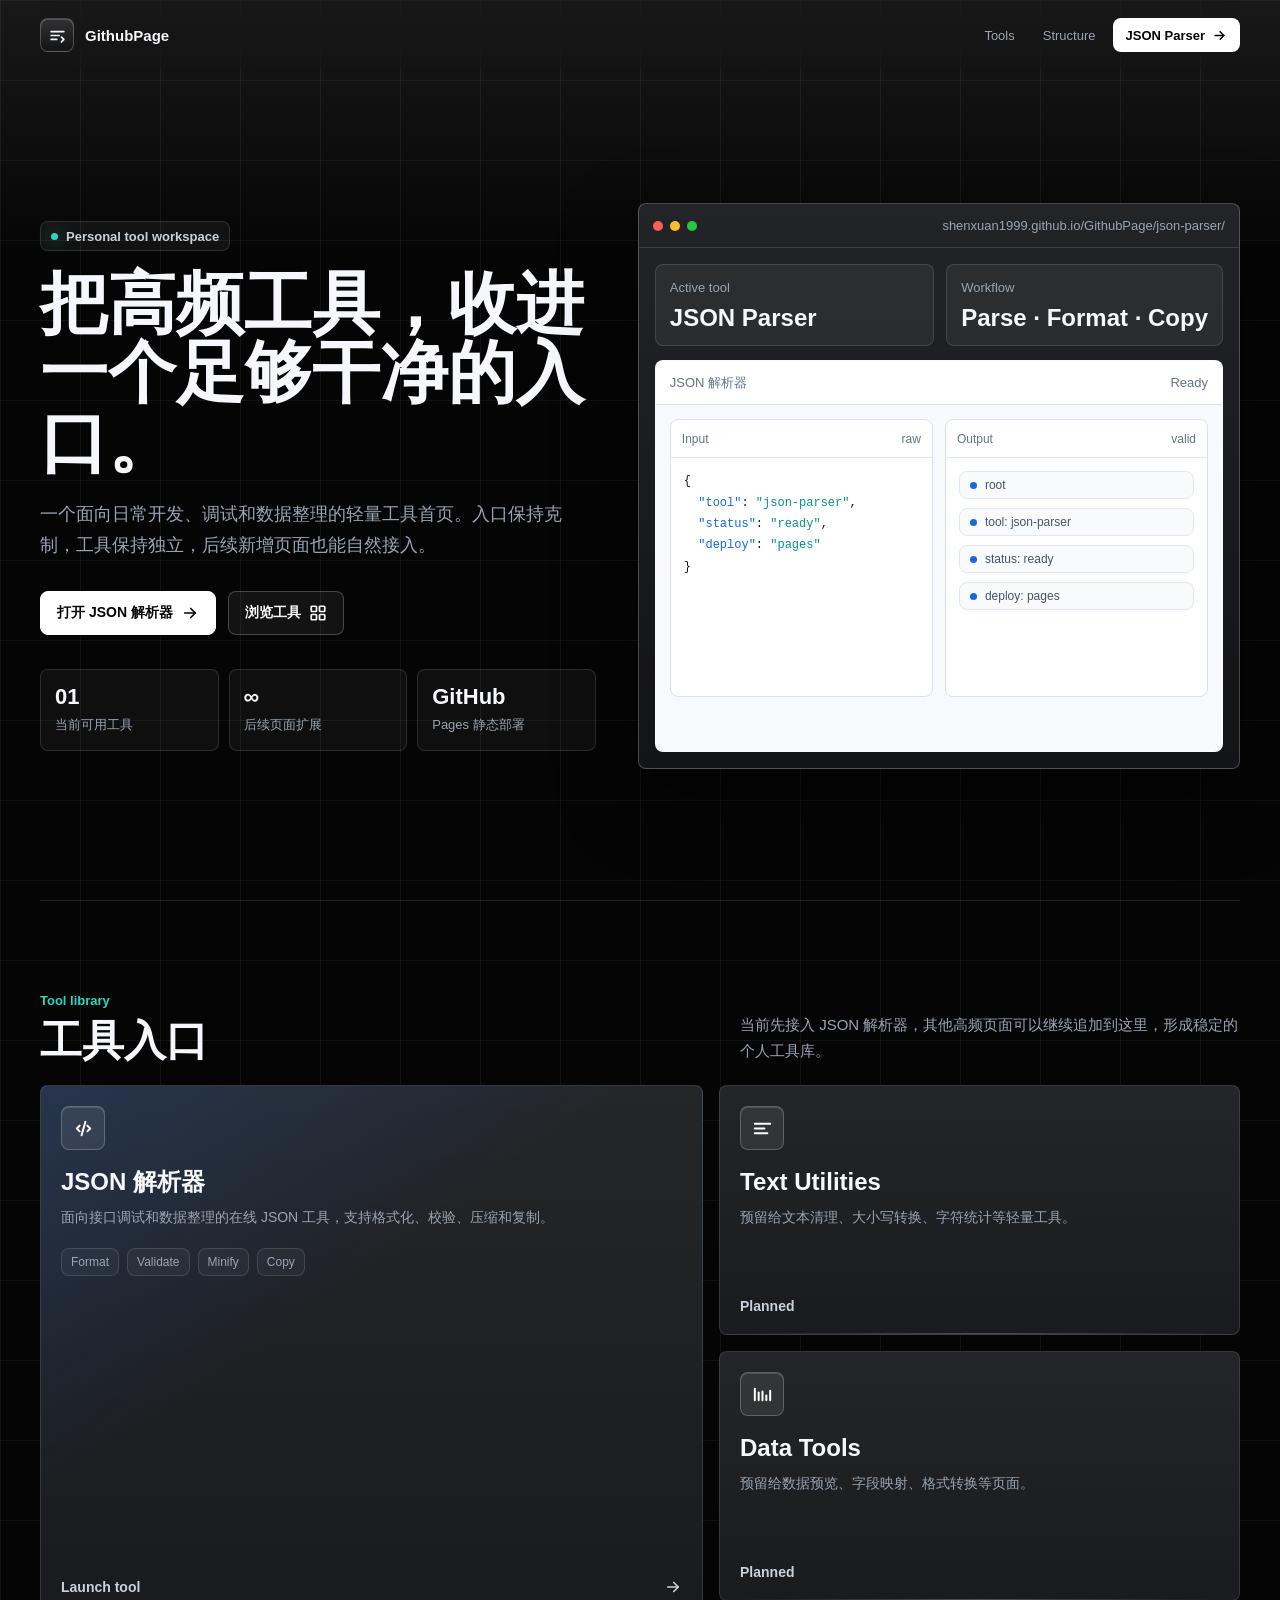
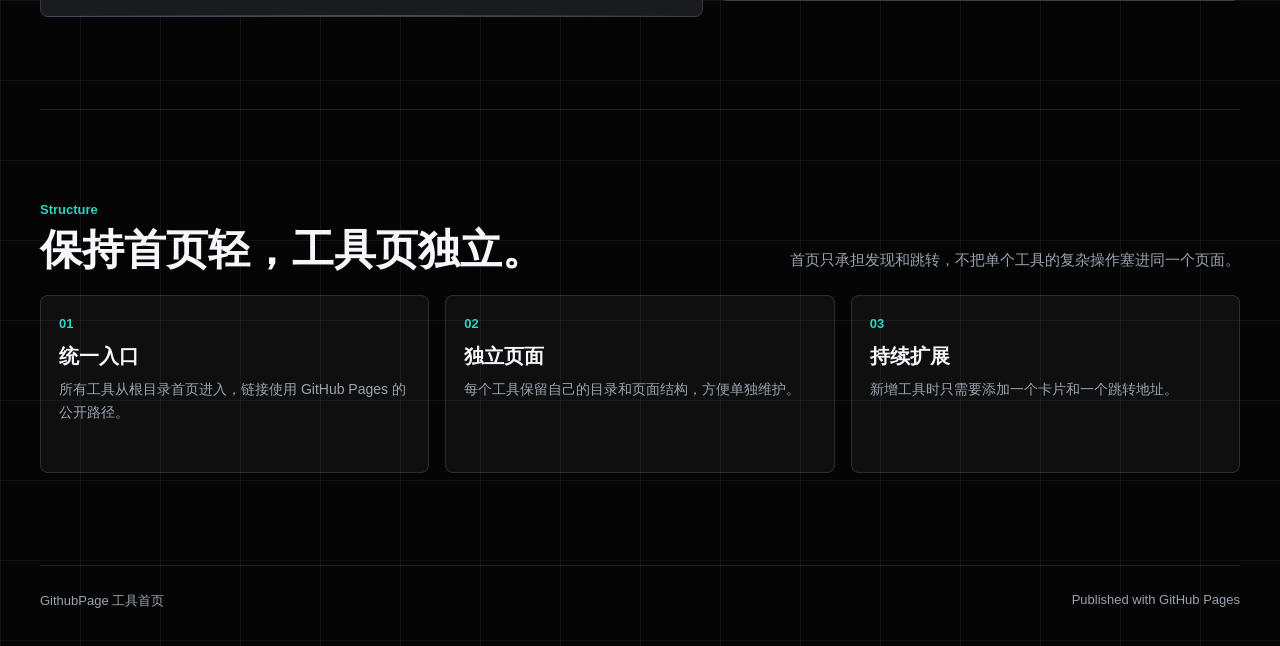
==== index.html @ 00d0d635 "feature: base64" ====
<!doctype html>
<html lang="zh-CN">

<head>
  <meta charset="utf-8">
  <meta name="viewport" content="width=device-width, initial-scale=1">
  <title>GithubPage 工具首页</title>
  <style>
    :root {
      color-scheme: dark;
      --bg: #050505;
      --bg-soft: #0c0d0f;
      --panel: #111317;
      --panel-soft: #171a20;
      --text: #f5f7fb;
      --muted: #9aa4b2;
      --muted-strong: #c9d1dc;
      --line: rgba(255, 255, 255, 0.12);
      --line-strong: rgba(255, 255, 255, 0.22);
      --blue: #2f7df6;
      --cyan: #2dd4bf;
      --violet: #8b5cf6;
      --amber: #f59e0b;
      --shadow: 0 28px 80px rgba(0, 0, 0, 0.44);
      --sans: Inter, "Segoe UI", "PingFang SC", "Microsoft YaHei", Arial, sans-serif;
      --mono: Consolas, "SFMono-Regular", "Liberation Mono", Menlo, monospace;
    }

    * {
      box-sizing: border-box;
    }

    html {
      min-height: 100%;
      background: var(--bg);
      scroll-behavior: smooth;
    }

    body {
      margin: 0;
      min-height: 100vh;
      color: var(--text);
      font-family: var(--sans);
      background:
        linear-gradient(180deg, rgba(255, 255, 255, 0.08), transparent 260px),
        linear-gradient(90deg, rgba(255, 255, 255, 0.055) 1px, transparent 1px),
        linear-gradient(180deg, rgba(255, 255, 255, 0.05) 1px, transparent 1px),
        var(--bg);
      background-size: auto, 80px 80px, 80px 80px, auto;
    }

    body::before {
      content: "";
      position: fixed;
      inset: 0;
      pointer-events: none;
      background:
        linear-gradient(120deg, rgba(47, 125, 246, 0.16), transparent 30%, transparent 72%, rgba(45, 212, 191, 0.14)),
        linear-gradient(180deg, transparent, rgba(5, 5, 5, 0.82) 78%);
      z-index: -1;
    }

    a {
      color: inherit;
      text-decoration: none;
    }

    svg {
      display: block;
    }

    button,
    a {
      -webkit-tap-highlight-color: transparent;
    }

    .site {
      width: min(1200px, calc(100vw - 48px));
      margin: 0 auto;
    }

    .nav {
      position: sticky;
      top: 0;
      z-index: 20;
      width: min(1200px, calc(100vw - 48px));
      margin: 0 auto;
      padding: 18px 0;
      display: flex;
      align-items: center;
      justify-content: space-between;
      gap: 18px;
      backdrop-filter: blur(18px);
    }

    .brand {
      display: inline-flex;
      align-items: center;
      gap: 11px;
      min-width: 0;
      color: var(--text);
    }

    .brand-mark {
      width: 34px;
      height: 34px;
      border: 1px solid var(--line-strong);
      border-radius: 8px;
      display: grid;
      place-items: center;
      background:
        linear-gradient(180deg, rgba(255, 255, 255, 0.16), rgba(255, 255, 255, 0.04)),
        #090a0c;
      box-shadow: inset 0 1px 0 rgba(255, 255, 255, 0.18);
      flex: 0 0 auto;
    }

    .brand-mark svg {
      width: 19px;
      height: 19px;
      stroke-width: 2.2;
    }

    .brand-name {
      font-size: 15px;
      font-weight: 700;
      letter-spacing: 0;
      white-space: nowrap;
    }

    .nav-links {
      display: flex;
      align-items: center;
      justify-content: flex-end;
      gap: 6px;
      flex-wrap: wrap;
    }

    .nav-link {
      min-height: 34px;
      padding: 0 11px;
      border-radius: 8px;
      display: inline-flex;
      align-items: center;
      color: var(--muted);
      font-size: 13px;
      transition: color 160ms ease, background 160ms ease;
      white-space: nowrap;
    }

    .nav-link:hover,
    .nav-link:focus-visible {
      color: var(--text);
      background: rgba(255, 255, 255, 0.08);
      outline: none;
    }

    .nav-cta {
      min-height: 34px;
      padding: 0 12px;
      border: 1px solid var(--line-strong);
      border-radius: 8px;
      display: inline-flex;
      align-items: center;
      gap: 7px;
      color: #050505;
      background: #ffffff;
      font-size: 13px;
      font-weight: 700;
      transition: transform 160ms ease, background 160ms ease;
      white-space: nowrap;
    }

    .nav-cta:hover,
    .nav-cta:focus-visible {
      transform: translateY(-1px);
      background: #eef3ff;
      outline: none;
    }

    .nav-cta svg {
      width: 15px;
      height: 15px;
      stroke-width: 2.4;
    }

    .hero {
      min-height: calc(100vh - 70px);
      padding: 76px 0 74px;
      display: grid;
      grid-template-columns: minmax(0, 0.96fr) minmax(420px, 1.04fr);
      gap: 42px;
      align-items: center;
    }

    .eyebrow {
      width: fit-content;
      min-height: 30px;
      padding: 0 10px;
      border: 1px solid var(--line);
      border-radius: 8px;
      display: inline-flex;
      align-items: center;
      gap: 8px;
      color: var(--muted-strong);
      background: rgba(255, 255, 255, 0.05);
      font-size: 13px;
      font-weight: 700;
      letter-spacing: 0;
    }

    .eyebrow::before {
      content: "";
      width: 7px;
      height: 7px;
      border-radius: 50%;
      background: var(--cyan);
      box-shadow: 0 0 18px rgba(45, 212, 191, 0.84);
    }

    h1,
    h2,
    h3,
    p {
      margin: 0;
    }

    .hero-title {
      max-width: 680px;
      margin-top: 18px;
      font-size: 68px;
      line-height: 1.02;
      letter-spacing: 0;
    }

    .hero-copy {
      max-width: 620px;
      margin-top: 22px;
      color: var(--muted);
      font-size: 18px;
      line-height: 1.72;
    }

    .hero-actions {
      margin-top: 30px;
      display: flex;
      align-items: center;
      gap: 12px;
      flex-wrap: wrap;
    }

    .button {
      min-height: 44px;
      padding: 0 16px;
      border: 1px solid var(--line-strong);
      border-radius: 8px;
      display: inline-flex;
      align-items: center;
      justify-content: center;
      gap: 8px;
      color: var(--text);
      background: rgba(255, 255, 255, 0.06);
      font-size: 14px;
      font-weight: 700;
      transition: transform 160ms ease, border-color 160ms ease, background 160ms ease;
      white-space: nowrap;
    }

    .button.primary {
      color: #050505;
      background: #ffffff;
      border-color: #ffffff;
    }

    .button:hover,
    .button:focus-visible {
      border-color: rgba(255, 255, 255, 0.38);
      background: rgba(255, 255, 255, 0.1);
      transform: translateY(-1px);
      outline: none;
    }

    .button.primary:hover,
    .button.primary:focus-visible {
      color: #050505;
      background: #eef3ff;
      border-color: #eef3ff;
    }

    .button svg {
      width: 18px;
      height: 18px;
      stroke-width: 2.3;
      flex: 0 0 auto;
    }

    .hero-meta {
      margin-top: 34px;
      display: grid;
      grid-template-columns: repeat(3, minmax(0, 1fr));
      gap: 10px;
      max-width: 620px;
    }

    .meta-item {
      min-height: 82px;
      padding: 14px;
      border: 1px solid var(--line);
      border-radius: 8px;
      background: rgba(255, 255, 255, 0.045);
    }

    .meta-item strong {
      display: block;
      color: var(--text);
      font-size: 22px;
      line-height: 1.2;
    }

    .meta-item span {
      display: block;
      margin-top: 6px;
      color: var(--muted);
      font-size: 13px;
      line-height: 1.42;
    }

    .product-frame {
      border: 1px solid var(--line-strong);
      border-radius: 8px;
      background:
        linear-gradient(180deg, rgba(255, 255, 255, 0.1), rgba(255, 255, 255, 0.035)),
        #0a0b0e;
      box-shadow: var(--shadow);
      overflow: hidden;
    }

    .frame-top {
      min-height: 44px;
      padding: 0 14px;
      border-bottom: 1px solid var(--line);
      display: flex;
      align-items: center;
      justify-content: space-between;
      gap: 12px;
      color: var(--muted);
      font-size: 13px;
    }

    .dots {
      display: flex;
      align-items: center;
      gap: 7px;
      flex: 0 0 auto;
    }

    .dots span {
      width: 10px;
      height: 10px;
      border-radius: 50%;
      background: rgba(255, 255, 255, 0.22);
    }

    .dots span:nth-child(1) {
      background: #ff5f57;
    }

    .dots span:nth-child(2) {
      background: #ffbd2e;
    }

    .dots span:nth-child(3) {
      background: #28c840;
    }

    .frame-url {
      min-width: 0;
      overflow: hidden;
      text-overflow: ellipsis;
      white-space: nowrap;
    }

    .frame-body {
      min-height: 520px;
      padding: 16px;
      display: grid;
      grid-template-rows: auto 1fr;
      gap: 14px;
    }

    .tool-status {
      display: grid;
      grid-template-columns: minmax(0, 1fr) auto;
      gap: 12px;
      align-items: center;
    }

    .status-card {
      min-height: 78px;
      padding: 14px;
      border: 1px solid var(--line);
      border-radius: 8px;
      background: rgba(255, 255, 255, 0.055);
    }

    .status-card span {
      display: block;
      color: var(--muted);
      font-size: 13px;
      line-height: 1.35;
    }

    .status-card strong {
      display: block;
      margin-top: 7px;
      font-size: 24px;
      line-height: 1.15;
    }

    .preview-shell {
      border: 1px solid var(--line);
      border-radius: 8px;
      background: #f7f9fc;
      overflow: hidden;
      position: relative;
      min-height: 390px;
    }

    .preview-bar {
      min-height: 44px;
      padding: 0 14px;
      border-bottom: 1px solid #d8e0ec;
      display: flex;
      align-items: center;
      justify-content: space-between;
      gap: 12px;
      color: #64748b;
      background: #ffffff;
      font-size: 13px;
    }

    .preview-grid {
      padding: 14px;
      display: grid;
      grid-template-columns: 1fr 1fr;
      gap: 12px;
    }

    .preview-pane {
      min-height: 278px;
      border: 1px solid #d8e0ec;
      border-radius: 8px;
      background: #ffffff;
      color: #162033;
      overflow: hidden;
    }

    .pane-head {
      min-height: 38px;
      padding: 0 11px;
      border-bottom: 1px solid #e2e8f0;
      display: flex;
      align-items: center;
      justify-content: space-between;
      color: #64748b;
      font-size: 12px;
    }

    .code-lines {
      padding: 13px;
      color: #0f172a;
      font-family: var(--mono);
      font-size: 12px;
      line-height: 1.78;
      white-space: nowrap;
    }

    .code-lines .key {
      color: #1769e0;
    }

    .code-lines .value {
      color: #0e8f83;
    }

    .result-tree {
      padding: 13px;
      display: grid;
      gap: 9px;
    }

    .tree-row {
      min-height: 28px;
      border: 1px solid #e2e8f0;
      border-radius: 8px;
      display: flex;
      align-items: center;
      gap: 8px;
      padding: 0 10px;
      color: #475569;
      background: #f8fafc;
      font-size: 12px;
    }

    .tree-row::before {
      content: "";
      width: 7px;
      height: 7px;
      border-radius: 50%;
      background: #1769e0;
      flex: 0 0 auto;
    }

    .section {
      padding: 92px 0;
      border-top: 1px solid var(--line);
    }

    .section-head {
      display: flex;
      align-items: end;
      justify-content: space-between;
      gap: 18px;
      margin-bottom: 22px;
    }

    .section-kicker {
      color: var(--cyan);
      font-size: 13px;
      font-weight: 800;
      letter-spacing: 0;
      margin-bottom: 10px;
    }

    .section-title {
      font-size: 42px;
      line-height: 1.08;
      letter-spacing: 0;
    }

    .section-copy {
      max-width: 500px;
      color: var(--muted);
      font-size: 15px;
      line-height: 1.72;
    }

    .tools-grid {
      display: grid;
      grid-template-columns: 1.12fr 0.88fr;
      gap: 16px;
    }

    .tool-card {
      border: 1px solid var(--line);
      border-radius: 8px;
      background:
        linear-gradient(180deg, rgba(255, 255, 255, 0.075), rgba(255, 255, 255, 0.035)),
        var(--panel);
      min-height: 250px;
      padding: 20px;
      display: flex;
      flex-direction: column;
      justify-content: space-between;
      gap: 22px;
      overflow: hidden;
      position: relative;
      transition: border-color 160ms ease, transform 160ms ease, background 160ms ease;
    }

    .tool-card::after {
      content: "";
      position: absolute;
      inset: auto 18px 0;
      height: 1px;
      background: linear-gradient(90deg, transparent, rgba(255, 255, 255, 0.46), transparent);
      opacity: 0.5;
    }

    a.tool-card:hover,
    a.tool-card:focus-visible {
      border-color: rgba(255, 255, 255, 0.34);
      background:
        linear-gradient(180deg, rgba(255, 255, 255, 0.105), rgba(255, 255, 255, 0.045)),
        var(--panel);
      transform: translateY(-2px);
      outline: none;
    }

    .tool-card.featured {
      min-height: 372px;
      grid-row: span 2;
      background:
        linear-gradient(145deg, rgba(47, 125, 246, 0.18), transparent 42%),
        linear-gradient(180deg, rgba(255, 255, 255, 0.08), rgba(255, 255, 255, 0.035)),
        var(--panel);
    }

    .card-icon {
      width: 44px;
      height: 44px;
      border: 1px solid var(--line-strong);
      border-radius: 8px;
      display: grid;
      place-items: center;
      color: #ffffff;
      background: rgba(255, 255, 255, 0.08);
      box-shadow: inset 0 1px 0 rgba(255, 255, 255, 0.14);
    }

    .card-icon svg {
      width: 23px;
      height: 23px;
      stroke-width: 2.1;
    }

    .tool-card h3 {
      margin-top: 18px;
      font-size: 24px;
      line-height: 1.16;
      letter-spacing: 0;
    }

    .tool-card p {
      margin-top: 10px;
      color: var(--muted);
      font-size: 14px;
      line-height: 1.7;
    }

    .card-bottom {
      display: flex;
      align-items: center;
      justify-content: space-between;
      gap: 12px;
      color: var(--muted-strong);
      font-size: 14px;
      font-weight: 700;
    }

    .card-bottom svg {
      width: 18px;
      height: 18px;
      stroke-width: 2.2;
      flex: 0 0 auto;
    }

    .tag-row {
      display: flex;
      gap: 8px;
      flex-wrap: wrap;
      margin-top: 18px;
    }

    .tag {
      min-height: 28px;
      padding: 0 9px;
      border: 1px solid var(--line);
      border-radius: 8px;
      display: inline-flex;
      align-items: center;
      color: var(--muted);
      background: rgba(255, 255, 255, 0.04);
      font-size: 12px;
      white-space: nowrap;
    }

    .stack {
      display: grid;
      gap: 16px;
    }

    .workflow {
      margin-top: 16px;
      display: grid;
      grid-template-columns: repeat(3, minmax(0, 1fr));
      gap: 16px;
    }

    .workflow-card {
      min-height: 178px;
      padding: 18px;
      border: 1px solid var(--line);
      border-radius: 8px;
      background: rgba(255, 255, 255, 0.045);
    }

    .workflow-card span {
      color: var(--cyan);
      font-size: 13px;
      font-weight: 800;
    }

    .workflow-card h3 {
      margin-top: 12px;
      font-size: 20px;
      line-height: 1.22;
      letter-spacing: 0;
    }

    .workflow-card p {
      margin-top: 10px;
      color: var(--muted);
      font-size: 14px;
      line-height: 1.65;
    }

    .footer {
      padding: 26px 0 36px;
      border-top: 1px solid var(--line);
      color: var(--muted);
      font-size: 13px;
      display: flex;
      justify-content: space-between;
      gap: 16px;
      flex-wrap: wrap;
    }

    @media (max-width: 980px) {
      .hero {
        min-height: auto;
        padding-top: 58px;
        grid-template-columns: 1fr;
      }

      .hero-title {
        max-width: 760px;
        font-size: 58px;
      }

      .hero-meta,
      .product-frame {
        max-width: 760px;
      }

      .tools-grid {
        grid-template-columns: 1fr;
      }

      .tool-card.featured {
        grid-row: auto;
      }

      .workflow {
        grid-template-columns: 1fr;
      }
    }

    @media (max-width: 640px) {

      .site,
      .nav {
        width: min(100% - 24px, 1200px);
      }

      .nav {
        align-items: flex-start;
        flex-direction: column;
        padding-top: 14px;
      }

      .nav-links {
        width: 100%;
        justify-content: flex-start;
      }

      .hero {
        padding: 40px 0 56px;
      }

      .hero-title {
        font-size: 40px;
        line-height: 1.08;
      }

      .hero-copy {
        font-size: 15px;
      }

      .hero-actions,
      .button {
        width: 100%;
      }

      .hero-meta {
        grid-template-columns: 1fr;
      }

      .tool-status,
      .preview-grid {
        grid-template-columns: 1fr;
      }

      .frame-body {
        min-height: auto;
        padding: 12px;
      }

      .preview-shell {
        min-height: auto;
      }

      .preview-pane {
        min-height: 220px;
      }

      .section {
        padding: 62px 0;
      }

      .section-head {
        align-items: flex-start;
        flex-direction: column;
      }

      .section-title {
        font-size: 31px;
      }

      .tool-card,
      .tool-card.featured {
        min-height: 236px;
      }
    }
  </style>
</head>

<body>
  <header class="nav" aria-label="站点导航">
    <a class="brand" href="https://shenxuan1999.github.io/GithubPage/" aria-label="GithubPage 首页">
      <span class="brand-mark" aria-hidden="true">
        <svg viewBox="0 0 24 24" fill="none" stroke="currentColor" stroke-linecap="round" stroke-linejoin="round">
          <path d="M4 7h16"></path>
          <path d="M4 12h10"></path>
          <path d="M4 17h7"></path>
          <path d="m17 14 3 3-3 3"></path>
        </svg>
      </span>
      <span class="brand-name">GithubPage</span>
    </a>

    <nav class="nav-links" aria-label="页面导航">
      <a class="nav-link" href="#tools">Tools</a>
      <a class="nav-link" href="#workflow">Structure</a>
      <a class="nav-cta" href="https://shenxuan1999.github.io/GithubPage/json-parser/">
        JSON Parser
        <svg viewBox="0 0 24 24" fill="none" stroke="currentColor" stroke-linecap="round" stroke-linejoin="round"
          aria-hidden="true">
          <path d="M5 12h14"></path>
          <path d="m13 6 6 6-6 6"></path>
        </svg>
      </a>
    </nav>
  </header>

  <main class="site">
    <section class="hero" aria-label="首页介绍">
      <div>
        <p class="eyebrow">Personal tool workspace</p>
        <h1 class="hero-title">把高频工具，收进一个足够干净的入口。</h1>
        <p class="hero-copy">一个面向日常开发、调试和数据整理的轻量工具首页。入口保持克制，工具保持独立，后续新增页面也能自然接入。</p>
        <div class="hero-actions">
          <a class="button primary" href="https://shenxuan1999.github.io/GithubPage/json-parser/">
            打开 JSON 解析器
            <svg viewBox="0 0 24 24" fill="none" stroke="currentColor" stroke-linecap="round" stroke-linejoin="round"
              aria-hidden="true">
              <path d="M5 12h14"></path>
              <path d="m13 6 6 6-6 6"></path>
            </svg>
          </a>
          <a class="button" href="#tools">
            浏览工具
            <svg viewBox="0 0 24 24" fill="none" stroke="currentColor" stroke-linecap="round" stroke-linejoin="round"
              aria-hidden="true">
              <rect width="7" height="7" x="3" y="3" rx="1"></rect>
              <rect width="7" height="7" x="14" y="3" rx="1"></rect>
              <rect width="7" height="7" x="14" y="14" rx="1"></rect>
              <rect width="7" height="7" x="3" y="14" rx="1"></rect>
            </svg>
          </a>
        </div>

        <div class="hero-meta" aria-label="站点概览">
          <div class="meta-item">
            <strong>01</strong>
            <span>当前可用工具</span>
          </div>
          <div class="meta-item">
            <strong>∞</strong>
            <span>后续页面扩展</span>
          </div>
          <div class="meta-item">
            <strong>GitHub</strong>
            <span>Pages 静态部署</span>
          </div>
        </div>
      </div>

      <aside class="product-frame" aria-label="JSON 解析器界面预览">
        <div class="frame-top">
          <div class="dots" aria-hidden="true">
            <span></span>
            <span></span>
            <span></span>
          </div>
          <span class="frame-url">shenxuan1999.github.io/GithubPage/json-parser/</span>
        </div>
        <div class="frame-body">
          <div class="tool-status">
            <div class="status-card">
              <span>Active tool</span>
              <strong>JSON Parser</strong>
            </div>
            <div class="status-card">
              <span>Workflow</span>
              <strong>Parse · Format · Copy</strong>
            </div>
          </div>

          <div class="preview-shell">
            <div class="preview-bar">
              <span>JSON 解析器</span>
              <span>Ready</span>
            </div>
            <div class="preview-grid">
              <div class="preview-pane">
                <div class="pane-head">
                  <span>Input</span>
                  <span>raw</span>
                </div>
                <div class="code-lines" aria-hidden="true">
                  {<br>
                  &nbsp;&nbsp;<span class="key">"tool"</span>: <span class="value">"json-parser"</span>,<br>
                  &nbsp;&nbsp;<span class="key">"status"</span>: <span class="value">"ready"</span>,<br>
                  &nbsp;&nbsp;<span class="key">"deploy"</span>: <span class="value">"pages"</span><br>
                  }
                </div>
              </div>
              <div class="preview-pane">
                <div class="pane-head">
                  <span>Output</span>
                  <span>valid</span>
                </div>
                <div class="result-tree" aria-hidden="true">
                  <div class="tree-row">root</div>
                  <div class="tree-row">tool: json-parser</div>
                  <div class="tree-row">status: ready</div>
                  <div class="tree-row">deploy: pages</div>
                </div>
              </div>
            </div>
          </div>
        </div>
      </aside>
    </section>

    <section id="tools" class="section" aria-labelledby="tools-title">
      <div class="section-head">
        <div>
          <p class="section-kicker">Tool library</p>
          <h2 id="tools-title" class="section-title">工具入口</h2>
        </div>
        <p class="section-copy">当前先接入 JSON 解析器，其他高频页面可以继续追加到这里，形成稳定的个人工具库。</p>
      </div>

      <div class="tools-grid">
        <a class="tool-card featured" href="https://shenxuan1999.github.io/GithubPage/json-parser/">
          <span>
            <span class="card-icon" aria-hidden="true">
              <svg viewBox="0 0 24 24" fill="none" stroke="currentColor" stroke-linecap="round" stroke-linejoin="round">
                <path d="m8 9-3 3 3 3"></path>
                <path d="m16 9 3 3-3 3"></path>
                <path d="m14 5-4 14"></path>
              </svg>
            </span>
            <h3>JSON 解析器</h3>
            <p>面向接口调试和数据整理的在线 JSON 工具，支持格式化、校验、压缩和复制。</p>
            <span class="tag-row">
              <span class="tag">Format</span>
              <span class="tag">Validate</span>
              <span class="tag">Minify</span>
              <span class="tag">Copy</span>
            </span>
          </span>
          <span class="card-bottom">
            Launch tool
            <svg viewBox="0 0 24 24" fill="none" stroke="currentColor" stroke-linecap="round" stroke-linejoin="round"
              aria-hidden="true">
              <path d="M5 12h14"></path>
              <path d="m13 6 6 6-6 6"></path>
            </svg>
          </span>
        </a>

        <div class="stack">
          <div class="tool-card">
            <span>
              <span class="card-icon" aria-hidden="true">
                <svg viewBox="0 0 24 24" fill="none" stroke="currentColor" stroke-linecap="round"
                  stroke-linejoin="round">
                  <path d="M4 7h16"></path>
                  <path d="M4 12h10"></path>
                  <path d="M4 17h13"></path>
                </svg>
              </span>
              <h3>Text Utilities</h3>
              <p>预留给文本清理、大小写转换、字符统计等轻量工具。</p>
            </span>
            <span class="card-bottom">Planned</span>
          </div>

          <div class="tool-card">
            <span>
              <span class="card-icon" aria-hidden="true">
                <svg viewBox="0 0 24 24" fill="none" stroke="currentColor" stroke-linecap="round"
                  stroke-linejoin="round">
                  <path d="M4 18V6"></path>
                  <path d="M8 18v-8"></path>
                  <path d="M12 18V9"></path>
                  <path d="M16 18v-5"></path>
                  <path d="M20 18V8"></path>
                </svg>
              </span>
              <h3>Data Tools</h3>
              <p>预留给数据预览、字段映射、格式转换等页面。</p>
            </span>
            <span class="card-bottom">Planned</span>
          </div>
        </div>
      </div>
    </section>

    <section id="workflow" class="section" aria-labelledby="workflow-title">
      <div class="section-head">
        <div>
          <p class="section-kicker">Structure</p>
          <h2 id="workflow-title" class="section-title">保持首页轻，工具页独立。</h2>
        </div>
        <p class="section-copy">首页只承担发现和跳转，不把单个工具的复杂操作塞进同一个页面。</p>
      </div>

      <div class="workflow">
        <div class="workflow-card">
          <span>01</span>
          <h3>统一入口</h3>
          <p>所有工具从根目录首页进入，链接使用 GitHub Pages 的公开路径。</p>
        </div>
        <div class="workflow-card">
          <span>02</span>
          <h3>独立页面</h3>
          <p>每个工具保留自己的目录和页面结构，方便单独维护。</p>
        </div>
        <div class="workflow-card">
          <span>03</span>
          <h3>持续扩展</h3>
          <p>新增工具时只需要添加一个卡片和一个跳转地址。</p>
        </div>
      </div>
    </section>
  </main>

  <footer class="site footer">
    <span>GithubPage 工具首页</span>
    <span>Published with GitHub Pages</span>
  </footer>
</body>

</html>
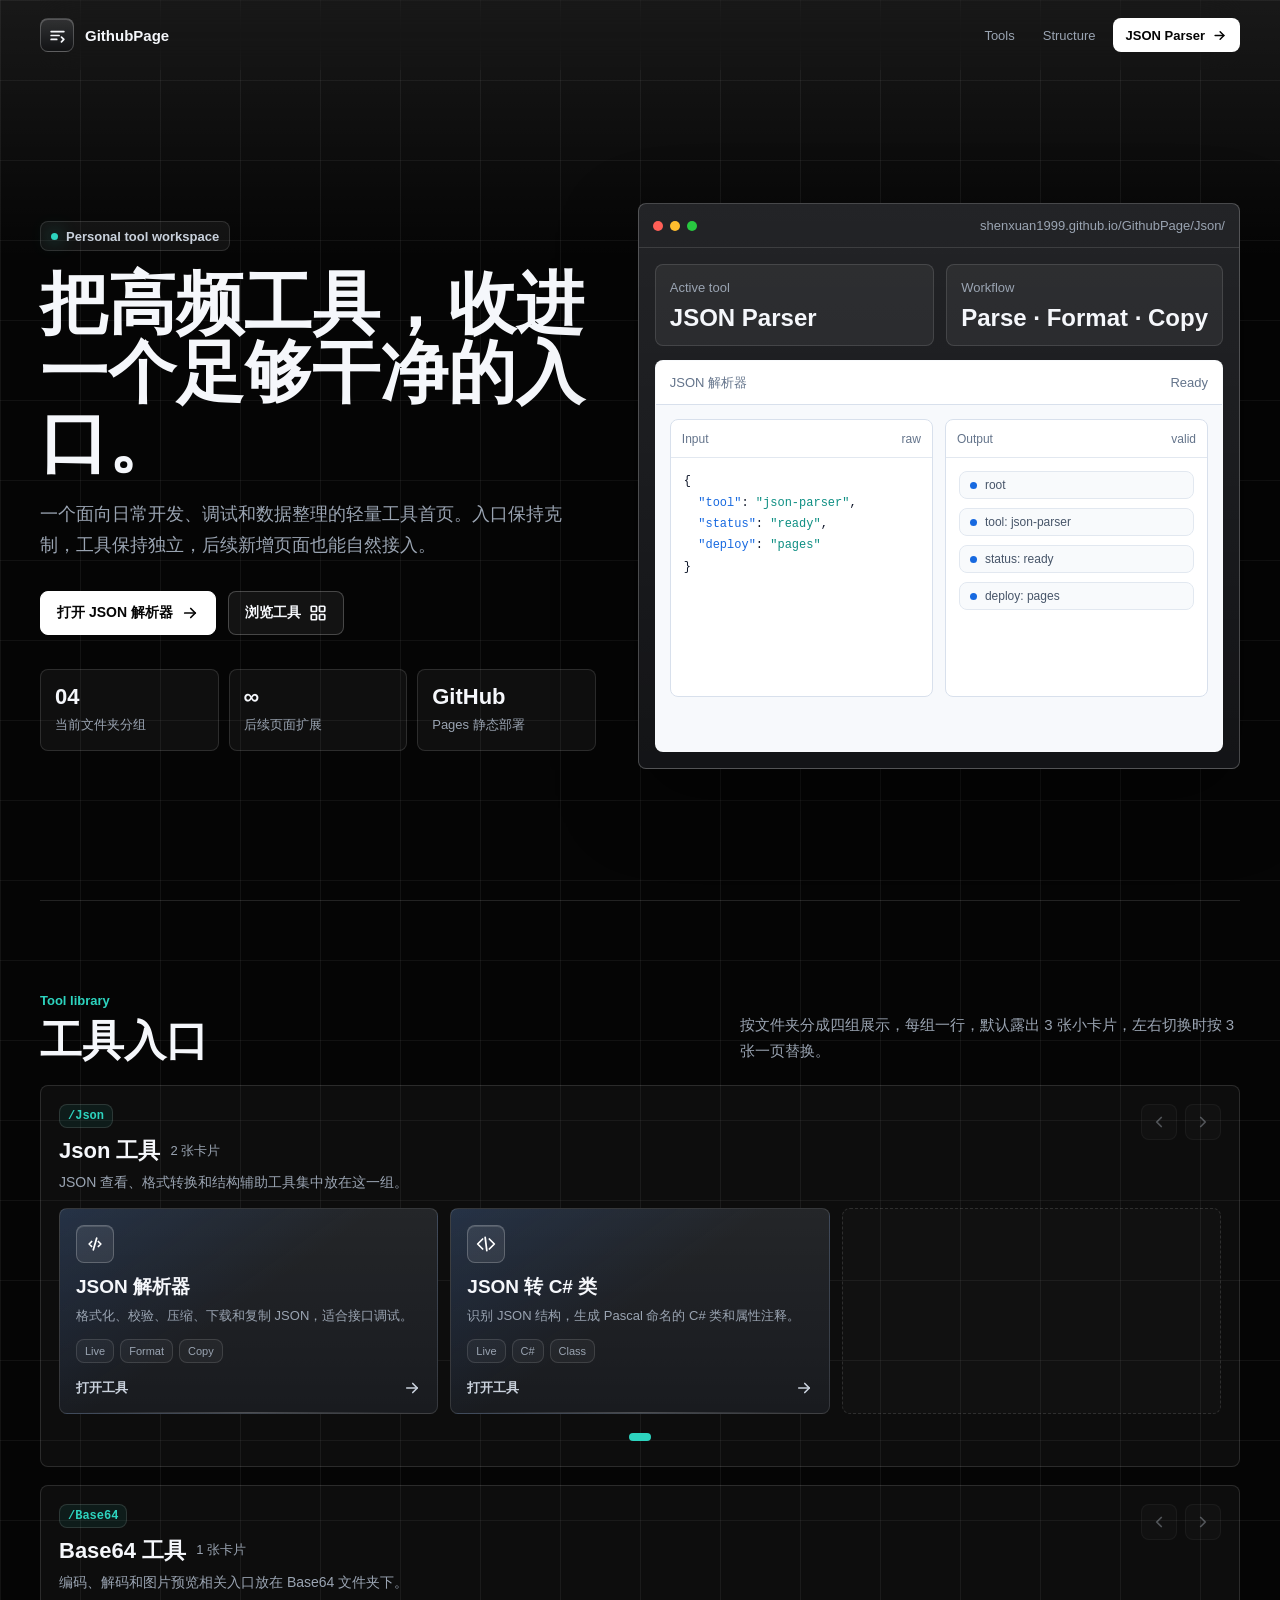
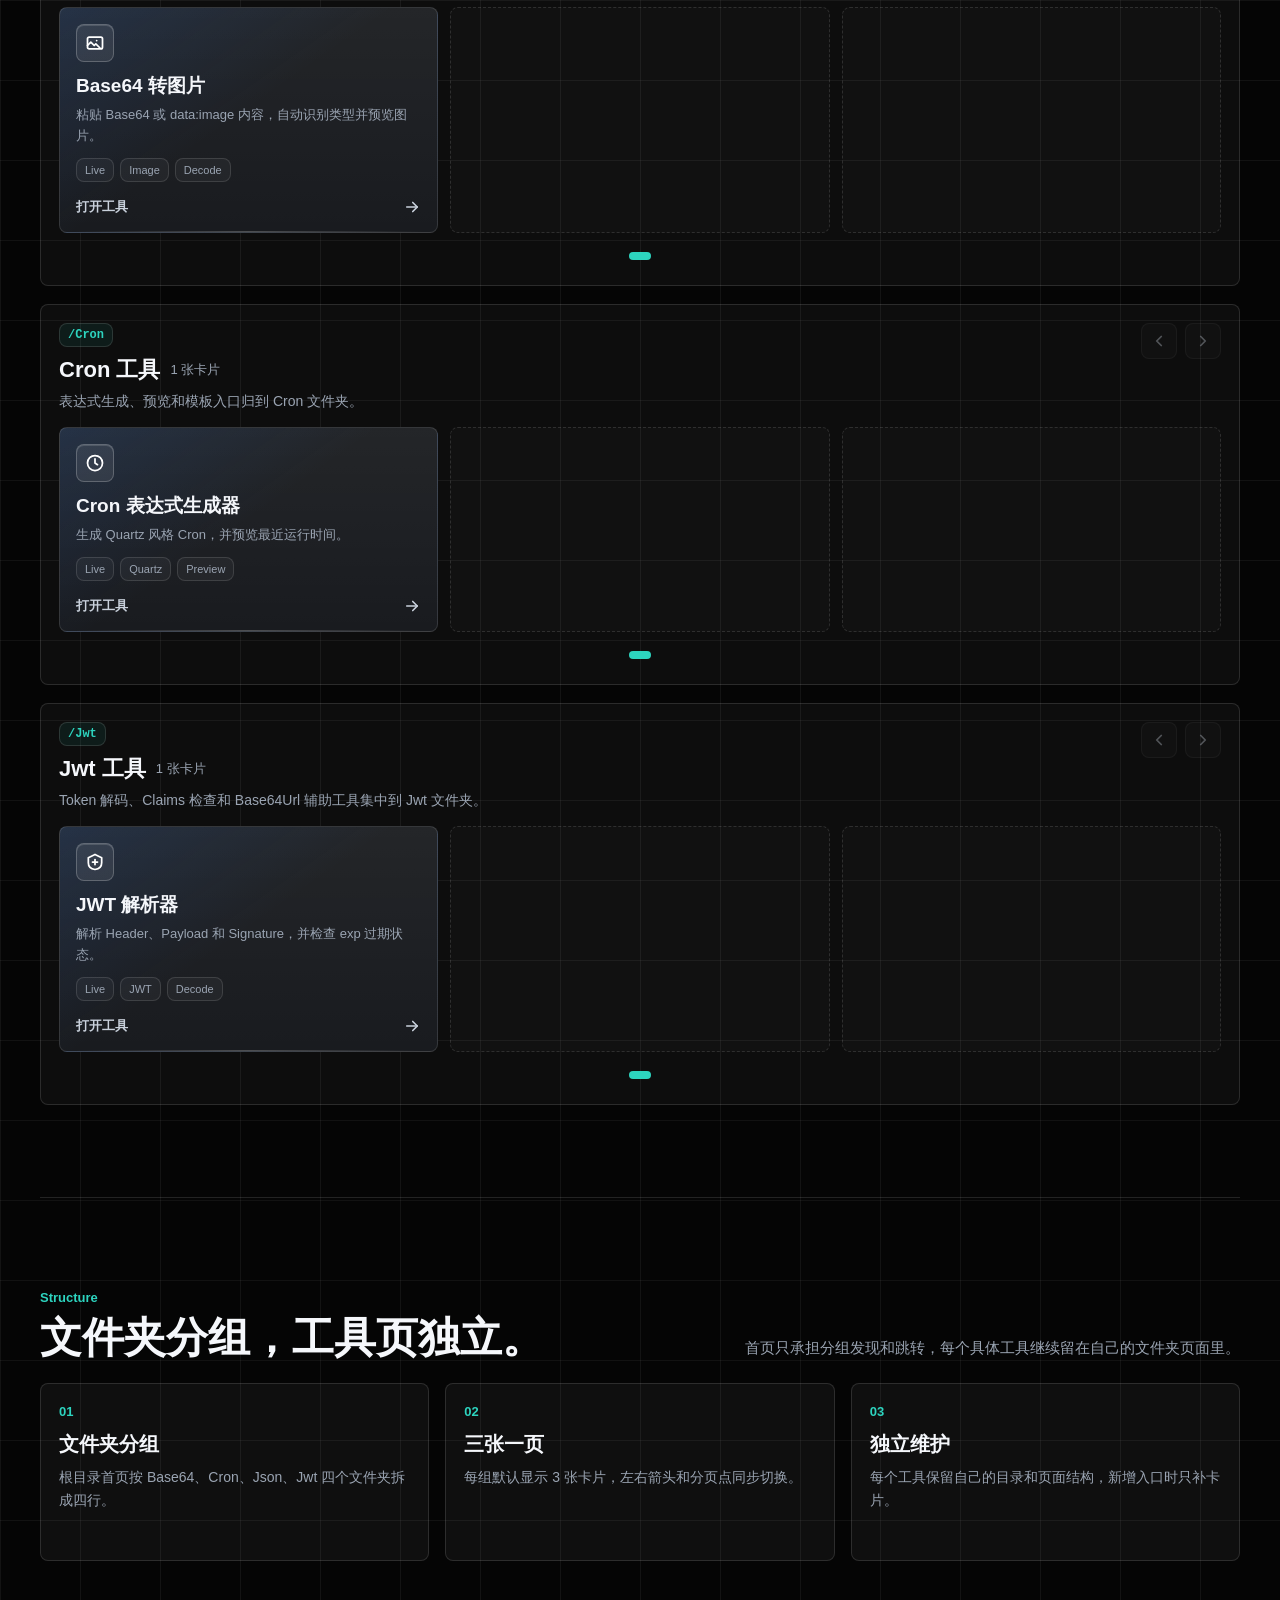
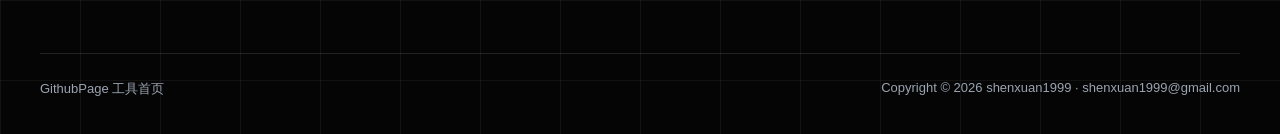
==== commit 3968063d: "首页分组" ====
--- a/index.html
+++ b/index.html
@@ -545,10 +545,117 @@
       line-height: 1.72;
     }
 
-    .tools-grid {
+    .folder-list {
       display: grid;
-      grid-template-columns: 1.12fr 0.88fr;
+      gap: 18px;
+    }
+
+    .folder-group {
+      padding: 18px;
+      border: 1px solid var(--line);
+      border-radius: 8px;
+      background: rgba(255, 255, 255, 0.035);
+    }
+
+    .folder-head {
+      margin-bottom: 14px;
+      display: flex;
+      align-items: flex-start;
+      justify-content: space-between;
       gap: 16px;
+    }
+
+    .folder-meta {
+      min-width: 0;
+    }
+
+    .folder-label {
+      min-height: 24px;
+      padding: 0 8px;
+      border: 1px solid var(--line);
+      border-radius: 8px;
+      display: inline-flex;
+      align-items: center;
+      color: var(--cyan);
+      background: rgba(45, 212, 191, 0.08);
+      font-family: var(--mono);
+      font-size: 12px;
+      font-weight: 700;
+    }
+
+    .folder-title-row {
+      margin-top: 10px;
+      display: flex;
+      align-items: center;
+      gap: 10px;
+      flex-wrap: wrap;
+    }
+
+    .folder-title {
+      font-size: 22px;
+      line-height: 1.18;
+      letter-spacing: 0;
+    }
+
+    .folder-count {
+      color: var(--muted);
+      font-size: 13px;
+      line-height: 1.4;
+    }
+
+    .folder-description {
+      margin-top: 7px;
+      max-width: 640px;
+      color: var(--muted);
+      font-size: 14px;
+      line-height: 1.62;
+    }
+
+    .folder-controls {
+      display: flex;
+      align-items: center;
+      gap: 8px;
+      flex: 0 0 auto;
+    }
+
+    .folder-arrow {
+      width: 36px;
+      height: 36px;
+      border: 1px solid var(--line);
+      border-radius: 8px;
+      display: grid;
+      place-items: center;
+      color: var(--muted-strong);
+      background: rgba(255, 255, 255, 0.055);
+      cursor: pointer;
+      transition: border-color 160ms ease, color 160ms ease, background 160ms ease, transform 160ms ease;
+    }
+
+    .folder-arrow:hover:not(:disabled),
+    .folder-arrow:focus-visible:not(:disabled) {
+      border-color: rgba(255, 255, 255, 0.34);
+      color: var(--text);
+      background: rgba(255, 255, 255, 0.1);
+      transform: translateY(-1px);
+      outline: none;
+    }
+
+    .folder-arrow:disabled {
+      opacity: 0.36;
+      cursor: default;
+    }
+
+    .folder-arrow svg {
+      width: 18px;
+      height: 18px;
+      stroke-width: 2.3;
+    }
+
+    .folder-cards {
+      min-height: 190px;
+      display: grid;
+      grid-template-columns: repeat(3, minmax(0, 1fr));
+      gap: 12px;
     }
 
     .tool-card {
@@ -557,21 +664,25 @@
       background:
         linear-gradient(180deg, rgba(255, 255, 255, 0.075), rgba(255, 255, 255, 0.035)),
         var(--panel);
-      min-height: 250px;
-      padding: 20px;
+      min-height: 190px;
+      padding: 16px;
       display: flex;
       flex-direction: column;
       justify-content: space-between;
-      gap: 22px;
+      gap: 16px;
       overflow: hidden;
       position: relative;
       transition: border-color 160ms ease, transform 160ms ease, background 160ms ease;
     }
 
+    .tool-card[hidden] {
+      display: none;
+    }
+
     .tool-card::after {
       content: "";
       position: absolute;
-      inset: auto 18px 0;
+      inset: auto 14px 0;
       height: 1px;
       background: linear-gradient(90deg, transparent, rgba(255, 255, 255, 0.46), transparent);
       opacity: 0.5;
@@ -587,18 +698,27 @@
       outline: none;
     }
 
-    .tool-card.featured {
-      min-height: 372px;
-      grid-row: span 2;
+    .tool-card.is-live {
       background:
-        linear-gradient(145deg, rgba(47, 125, 246, 0.18), transparent 42%),
+        linear-gradient(145deg, rgba(47, 125, 246, 0.14), transparent 48%),
         linear-gradient(180deg, rgba(255, 255, 255, 0.08), rgba(255, 255, 255, 0.035)),
         var(--panel);
     }
 
+    .empty-card {
+      border-style: dashed;
+      background: rgba(255, 255, 255, 0.018);
+      box-shadow: none;
+      pointer-events: none;
+    }
+
+    .empty-card::after {
+      display: none;
+    }
+
     .card-icon {
-      width: 44px;
-      height: 44px;
+      width: 38px;
+      height: 38px;
       border: 1px solid var(--line-strong);
       border-radius: 8px;
       display: grid;
@@ -609,23 +729,23 @@
     }
 
     .card-icon svg {
-      width: 23px;
-      height: 23px;
+      width: 20px;
+      height: 20px;
       stroke-width: 2.1;
     }
 
     .tool-card h3 {
-      margin-top: 18px;
-      font-size: 24px;
+      margin-top: 13px;
+      font-size: 19px;
       line-height: 1.16;
       letter-spacing: 0;
     }
 
     .tool-card p {
-      margin-top: 10px;
+      margin-top: 8px;
       color: var(--muted);
-      font-size: 14px;
-      line-height: 1.7;
+      font-size: 13px;
+      line-height: 1.58;
     }
 
     .card-bottom {
@@ -634,7 +754,7 @@
       justify-content: space-between;
       gap: 12px;
       color: var(--muted-strong);
-      font-size: 14px;
+      font-size: 13px;
       font-weight: 700;
     }
 
@@ -647,27 +767,52 @@
 
     .tag-row {
       display: flex;
-      gap: 8px;
+      gap: 6px;
       flex-wrap: wrap;
-      margin-top: 18px;
+      margin-top: 12px;
     }
 
     .tag {
-      min-height: 28px;
-      padding: 0 9px;
+      min-height: 24px;
+      padding: 0 8px;
       border: 1px solid var(--line);
       border-radius: 8px;
       display: inline-flex;
       align-items: center;
       color: var(--muted);
       background: rgba(255, 255, 255, 0.04);
-      font-size: 12px;
+      font-size: 11px;
       white-space: nowrap;
     }
 
-    .stack {
-      display: grid;
-      gap: 16px;
+    .folder-pages {
+      min-height: 22px;
+      margin-top: 12px;
+      display: flex;
+      align-items: center;
+      justify-content: center;
+      gap: 8px;
+    }
+
+    .page-dot {
+      width: 8px;
+      height: 8px;
+      padding: 0;
+      border: 0;
+      border-radius: 999px;
+      background: rgba(255, 255, 255, 0.24);
+      cursor: pointer;
+      transition: width 160ms ease, background 160ms ease;
+    }
+
+    .page-dot[aria-current="true"] {
+      width: 22px;
+      background: var(--cyan);
+    }
+
+    .page-dot:focus-visible {
+      outline: 2px solid rgba(45, 212, 191, 0.62);
+      outline-offset: 3px;
     }
 
     .workflow {
@@ -733,12 +878,8 @@
         max-width: 760px;
       }
 
-      .tools-grid {
-        grid-template-columns: 1fr;
-      }
-
-      .tool-card.featured {
-        grid-row: auto;
+      .folder-cards {
+        grid-template-columns: repeat(2, minmax(0, 1fr));
       }
 
       .workflow {
@@ -817,9 +958,25 @@
         font-size: 31px;
       }
 
-      .tool-card,
-      .tool-card.featured {
-        min-height: 236px;
+      .folder-group {
+        padding: 14px;
+      }
+
+      .folder-head {
+        flex-direction: column;
+      }
+
+      .folder-controls {
+        width: 100%;
+        justify-content: flex-end;
+      }
+
+      .folder-cards {
+        grid-template-columns: 1fr;
+      }
+
+      .tool-card {
+        min-height: 178px;
       }
     }
   </style>
@@ -827,7 +984,7 @@
 
 <body>
   <header class="nav" aria-label="站点导航">
-    <a class="brand" href="https://shenxuan1999.github.io/GithubPage/" aria-label="GithubPage 首页">
+    <a class="brand" href="index.html" aria-label="GithubPage 首页">
       <span class="brand-mark" aria-hidden="true">
         <svg viewBox="0 0 24 24" fill="none" stroke="currentColor" stroke-linecap="round" stroke-linejoin="round">
           <path d="M4 7h16"></path>
@@ -842,7 +999,7 @@
     <nav class="nav-links" aria-label="页面导航">
       <a class="nav-link" href="#tools">Tools</a>
       <a class="nav-link" href="#workflow">Structure</a>
-      <a class="nav-cta" href="https://shenxuan1999.github.io/GithubPage/json-parser/">
+      <a class="nav-cta" href="Json/index.html">
         JSON Parser
         <svg viewBox="0 0 24 24" fill="none" stroke="currentColor" stroke-linecap="round" stroke-linejoin="round"
           aria-hidden="true">
@@ -860,7 +1017,7 @@
         <h1 class="hero-title">把高频工具，收进一个足够干净的入口。</h1>
         <p class="hero-copy">一个面向日常开发、调试和数据整理的轻量工具首页。入口保持克制，工具保持独立，后续新增页面也能自然接入。</p>
         <div class="hero-actions">
-          <a class="button primary" href="https://shenxuan1999.github.io/GithubPage/json-parser/">
+          <a class="button primary" href="Json/index.html">
             打开 JSON 解析器
             <svg viewBox="0 0 24 24" fill="none" stroke="currentColor" stroke-linecap="round" stroke-linejoin="round"
               aria-hidden="true">
@@ -882,8 +1039,8 @@
 
         <div class="hero-meta" aria-label="站点概览">
           <div class="meta-item">
-            <strong>01</strong>
-            <span>当前可用工具</span>
+            <strong>04</strong>
+            <span>当前文件夹分组</span>
           </div>
           <div class="meta-item">
             <strong>∞</strong>
@@ -903,7 +1060,7 @@
             <span></span>
             <span></span>
           </div>
-          <span class="frame-url">shenxuan1999.github.io/GithubPage/json-parser/</span>
+          <span class="frame-url">shenxuan1999.github.io/GithubPage/Json/</span>
         </div>
         <div class="frame-body">
           <div class="tool-status">
@@ -960,73 +1117,307 @@
           <p class="section-kicker">Tool library</p>
           <h2 id="tools-title" class="section-title">工具入口</h2>
         </div>
-        <p class="section-copy">当前先接入 JSON 解析器，其他高频页面可以继续追加到这里，形成稳定的个人工具库。</p>
+        <p class="section-copy">按文件夹分成四组展示，每组一行，默认露出 3 张小卡片，左右切换时按 3 张一页替换。</p>
       </div>
 
-      <div class="tools-grid">
-        <a class="tool-card featured" href="https://shenxuan1999.github.io/GithubPage/json-parser/">
-          <span>
-            <span class="card-icon" aria-hidden="true">
-              <svg viewBox="0 0 24 24" fill="none" stroke="currentColor" stroke-linecap="round" stroke-linejoin="round">
-                <path d="m8 9-3 3 3 3"></path>
-                <path d="m16 9 3 3-3 3"></path>
-                <path d="m14 5-4 14"></path>
-              </svg>
-            </span>
-            <h3>JSON 解析器</h3>
-            <p>面向接口调试和数据整理的在线 JSON 工具，支持格式化、校验、压缩和复制。</p>
-            <span class="tag-row">
-              <span class="tag">Format</span>
-              <span class="tag">Validate</span>
-              <span class="tag">Minify</span>
-              <span class="tag">Copy</span>
-            </span>
-          </span>
-          <span class="card-bottom">
-            Launch tool
-            <svg viewBox="0 0 24 24" fill="none" stroke="currentColor" stroke-linecap="round" stroke-linejoin="round"
-              aria-hidden="true">
-              <path d="M5 12h14"></path>
-              <path d="m13 6 6 6-6 6"></path>
-            </svg>
-          </span>
-        </a>
-
-        <div class="stack">
-          <div class="tool-card">
-            <span>
-              <span class="card-icon" aria-hidden="true">
+      <div class="folder-list" data-folder-library>
+        <section class="folder-group" data-folder-group data-folder-name="Json" aria-labelledby="folder-json-title">
+          <div class="folder-head">
+            <div class="folder-meta">
+              <span class="folder-label">/Json</span>
+              <div class="folder-title-row">
+                <h3 id="folder-json-title" class="folder-title">Json 工具</h3>
+                <span class="folder-count">2 张卡片</span>
+              </div>
+              <p class="folder-description">JSON 查看、格式转换和结构辅助工具集中放在这一组。</p>
+            </div>
+            <div class="folder-controls">
+              <button class="folder-arrow" type="button" data-folder-prev aria-label="Json 上一页">
                 <svg viewBox="0 0 24 24" fill="none" stroke="currentColor" stroke-linecap="round"
-                  stroke-linejoin="round">
-                  <path d="M4 7h16"></path>
-                  <path d="M4 12h10"></path>
-                  <path d="M4 17h13"></path>
+                  stroke-linejoin="round" aria-hidden="true">
+                  <path d="m15 18-6-6 6-6"></path>
+                </svg>
+              </button>
+              <button class="folder-arrow" type="button" data-folder-next aria-label="Json 下一页">
+                <svg viewBox="0 0 24 24" fill="none" stroke="currentColor" stroke-linecap="round"
+                  stroke-linejoin="round" aria-hidden="true">
+                  <path d="m9 18 6-6-6-6"></path>
+                </svg>
+              </button>
+            </div>
+          </div>
+
+          <div class="folder-cards" data-folder-cards>
+            <a class="tool-card is-live" data-folder-card href="Json/index.html">
+              <span>
+                <span class="card-icon" aria-hidden="true">
+                  <svg viewBox="0 0 24 24" fill="none" stroke="currentColor" stroke-linecap="round"
+                    stroke-linejoin="round">
+                    <path d="m8 9-3 3 3 3"></path>
+                    <path d="m16 9 3 3-3 3"></path>
+                    <path d="m14 5-4 14"></path>
+                  </svg>
+                </span>
+                <h3>JSON 解析器</h3>
+                <p>格式化、校验、压缩、下载和复制 JSON，适合接口调试。</p>
+                <span class="tag-row">
+                  <span class="tag">Live</span>
+                  <span class="tag">Format</span>
+                  <span class="tag">Copy</span>
+                </span>
+              </span>
+              <span class="card-bottom">
+                打开工具
+                <svg viewBox="0 0 24 24" fill="none" stroke="currentColor" stroke-linecap="round"
+                  stroke-linejoin="round" aria-hidden="true">
+                  <path d="M5 12h14"></path>
+                  <path d="m13 6 6 6-6 6"></path>
                 </svg>
               </span>
-              <h3>Text Utilities</h3>
-              <p>预留给文本清理、大小写转换、字符统计等轻量工具。</p>
-            </span>
-            <span class="card-bottom">Planned</span>
-          </div>
-
-          <div class="tool-card">
-            <span>
-              <span class="card-icon" aria-hidden="true">
+            </a>
+
+            <a class="tool-card is-live" data-folder-card
+              href="Json/ToCsharp.html">
+              <span>
+                <span class="card-icon" aria-hidden="true">
+                  <svg viewBox="0 0 24 24" fill="none" stroke="currentColor" stroke-linecap="round"
+                    stroke-linejoin="round">
+                    <path d="M16 18 22 12 16 6"></path>
+                    <path d="M8 6 2 12 8 18"></path>
+                    <path d="M11 4 13 20"></path>
+                  </svg>
+                </span>
+                <h3>JSON 转 C# 类</h3>
+                <p>识别 JSON 结构，生成 Pascal 命名的 C# 类和属性注释。</p>
+                <span class="tag-row">
+                  <span class="tag">Live</span>
+                  <span class="tag">C#</span>
+                  <span class="tag">Class</span>
+                </span>
+              </span>
+              <span class="card-bottom">
+                打开工具
                 <svg viewBox="0 0 24 24" fill="none" stroke="currentColor" stroke-linecap="round"
-                  stroke-linejoin="round">
-                  <path d="M4 18V6"></path>
-                  <path d="M8 18v-8"></path>
-                  <path d="M12 18V9"></path>
-                  <path d="M16 18v-5"></path>
-                  <path d="M20 18V8"></path>
+                  stroke-linejoin="round" aria-hidden="true">
+                  <path d="M5 12h14"></path>
+                  <path d="m13 6 6 6-6 6"></path>
                 </svg>
               </span>
-              <h3>Data Tools</h3>
-              <p>预留给数据预览、字段映射、格式转换等页面。</p>
-            </span>
-            <span class="card-bottom">Planned</span>
+            </a>
+
+
+
+
+
+
+
+
           </div>
-        </div>
+          <div class="folder-pages" data-folder-pages aria-label="Json 卡片分页"></div>
+        </section>
+
+        <section class="folder-group" data-folder-group data-folder-name="Base64" aria-labelledby="folder-base64-title">
+          <div class="folder-head">
+            <div class="folder-meta">
+              <span class="folder-label">/Base64</span>
+              <div class="folder-title-row">
+                <h3 id="folder-base64-title" class="folder-title">Base64 工具</h3>
+                <span class="folder-count">1 张卡片</span>
+              </div>
+              <p class="folder-description">编码、解码和图片预览相关入口放在 Base64 文件夹下。</p>
+            </div>
+            <div class="folder-controls">
+              <button class="folder-arrow" type="button" data-folder-prev aria-label="Base64 上一页">
+                <svg viewBox="0 0 24 24" fill="none" stroke="currentColor" stroke-linecap="round"
+                  stroke-linejoin="round" aria-hidden="true">
+                  <path d="m15 18-6-6 6-6"></path>
+                </svg>
+              </button>
+              <button class="folder-arrow" type="button" data-folder-next aria-label="Base64 下一页">
+                <svg viewBox="0 0 24 24" fill="none" stroke="currentColor" stroke-linecap="round"
+                  stroke-linejoin="round" aria-hidden="true">
+                  <path d="m9 18 6-6-6-6"></path>
+                </svg>
+              </button>
+            </div>
+          </div>
+
+          <div class="folder-cards" data-folder-cards>
+            <a class="tool-card is-live" data-folder-card href="Base64/index.html">
+              <span>
+                <span class="card-icon" aria-hidden="true">
+                  <svg viewBox="0 0 24 24" fill="none" stroke="currentColor" stroke-linecap="round"
+                    stroke-linejoin="round">
+                    <rect width="18" height="14" x="3" y="5" rx="2"></rect>
+                    <path d="m3 15 4-4 4 4 2-2 5 5"></path>
+                    <path d="M14 9h.01"></path>
+                  </svg>
+                </span>
+                <h3>Base64 转图片</h3>
+                <p>粘贴 Base64 或 data:image 内容，自动识别类型并预览图片。</p>
+                <span class="tag-row">
+                  <span class="tag">Live</span>
+                  <span class="tag">Image</span>
+                  <span class="tag">Decode</span>
+                </span>
+              </span>
+              <span class="card-bottom">
+                打开工具
+                <svg viewBox="0 0 24 24" fill="none" stroke="currentColor" stroke-linecap="round"
+                  stroke-linejoin="round" aria-hidden="true">
+                  <path d="M5 12h14"></path>
+                  <path d="m13 6 6 6-6 6"></path>
+                </svg>
+              </span>
+            </a>
+
+
+
+
+
+
+
+
+
+
+          </div>
+          <div class="folder-pages" data-folder-pages aria-label="Base64 卡片分页"></div>
+        </section>
+
+        <section class="folder-group" data-folder-group data-folder-name="Cron" aria-labelledby="folder-cron-title">
+          <div class="folder-head">
+            <div class="folder-meta">
+              <span class="folder-label">/Cron</span>
+              <div class="folder-title-row">
+                <h3 id="folder-cron-title" class="folder-title">Cron 工具</h3>
+                <span class="folder-count">1 张卡片</span>
+              </div>
+              <p class="folder-description">表达式生成、预览和模板入口归到 Cron 文件夹。</p>
+            </div>
+            <div class="folder-controls">
+              <button class="folder-arrow" type="button" data-folder-prev aria-label="Cron 上一页">
+                <svg viewBox="0 0 24 24" fill="none" stroke="currentColor" stroke-linecap="round"
+                  stroke-linejoin="round" aria-hidden="true">
+                  <path d="m15 18-6-6 6-6"></path>
+                </svg>
+              </button>
+              <button class="folder-arrow" type="button" data-folder-next aria-label="Cron 下一页">
+                <svg viewBox="0 0 24 24" fill="none" stroke="currentColor" stroke-linecap="round"
+                  stroke-linejoin="round" aria-hidden="true">
+                  <path d="m9 18 6-6-6-6"></path>
+                </svg>
+              </button>
+            </div>
+          </div>
+
+          <div class="folder-cards" data-folder-cards>
+            <a class="tool-card is-live" data-folder-card href="Cron/index.html">
+              <span>
+                <span class="card-icon" aria-hidden="true">
+                  <svg viewBox="0 0 24 24" fill="none" stroke="currentColor" stroke-linecap="round"
+                    stroke-linejoin="round">
+                    <circle cx="12" cy="12" r="9"></circle>
+                    <path d="M12 7v5l3 2"></path>
+                  </svg>
+                </span>
+                <h3>Cron 表达式生成器</h3>
+                <p>生成 Quartz 风格 Cron，并预览最近运行时间。</p>
+                <span class="tag-row">
+                  <span class="tag">Live</span>
+                  <span class="tag">Quartz</span>
+                  <span class="tag">Preview</span>
+                </span>
+              </span>
+              <span class="card-bottom">
+                打开工具
+                <svg viewBox="0 0 24 24" fill="none" stroke="currentColor" stroke-linecap="round"
+                  stroke-linejoin="round" aria-hidden="true">
+                  <path d="M5 12h14"></path>
+                  <path d="m13 6 6 6-6 6"></path>
+                </svg>
+              </span>
+            </a>
+
+
+
+
+
+
+
+
+
+
+          </div>
+          <div class="folder-pages" data-folder-pages aria-label="Cron 卡片分页"></div>
+        </section>
+
+        <section class="folder-group" data-folder-group data-folder-name="Jwt" aria-labelledby="folder-jwt-title">
+          <div class="folder-head">
+            <div class="folder-meta">
+              <span class="folder-label">/Jwt</span>
+              <div class="folder-title-row">
+                <h3 id="folder-jwt-title" class="folder-title">Jwt 工具</h3>
+                <span class="folder-count">1 张卡片</span>
+              </div>
+              <p class="folder-description">Token 解码、Claims 检查和 Base64Url 辅助工具集中到 Jwt 文件夹。</p>
+            </div>
+            <div class="folder-controls">
+              <button class="folder-arrow" type="button" data-folder-prev aria-label="Jwt 上一页">
+                <svg viewBox="0 0 24 24" fill="none" stroke="currentColor" stroke-linecap="round"
+                  stroke-linejoin="round" aria-hidden="true">
+                  <path d="m15 18-6-6 6-6"></path>
+                </svg>
+              </button>
+              <button class="folder-arrow" type="button" data-folder-next aria-label="Jwt 下一页">
+                <svg viewBox="0 0 24 24" fill="none" stroke="currentColor" stroke-linecap="round"
+                  stroke-linejoin="round" aria-hidden="true">
+                  <path d="m9 18 6-6-6-6"></path>
+                </svg>
+              </button>
+            </div>
+          </div>
+
+          <div class="folder-cards" data-folder-cards>
+            <a class="tool-card is-live" data-folder-card href="Jwt/index.html">
+              <span>
+                <span class="card-icon" aria-hidden="true">
+                  <svg viewBox="0 0 24 24" fill="none" stroke="currentColor" stroke-linecap="round"
+                    stroke-linejoin="round">
+                    <path d="M12 3 4 7v6c0 5 3.5 7.5 8 8 4.5-.5 8-3 8-8V7l-8-4Z"></path>
+                    <path d="M9 12h6"></path>
+                    <path d="M12 9v6"></path>
+                  </svg>
+                </span>
+                <h3>JWT 解析器</h3>
+                <p>解析 Header、Payload 和 Signature，并检查 exp 过期状态。</p>
+                <span class="tag-row">
+                  <span class="tag">Live</span>
+                  <span class="tag">JWT</span>
+                  <span class="tag">Decode</span>
+                </span>
+              </span>
+              <span class="card-bottom">
+                打开工具
+                <svg viewBox="0 0 24 24" fill="none" stroke="currentColor" stroke-linecap="round"
+                  stroke-linejoin="round" aria-hidden="true">
+                  <path d="M5 12h14"></path>
+                  <path d="m13 6 6 6-6 6"></path>
+                </svg>
+              </span>
+            </a>
+
+
+
+
+
+
+
+
+
+
+          </div>
+          <div class="folder-pages" data-folder-pages aria-label="Jwt 卡片分页"></div>
+        </section>
       </div>
     </section>
 
@@ -1034,26 +1425,26 @@
       <div class="section-head">
         <div>
           <p class="section-kicker">Structure</p>
-          <h2 id="workflow-title" class="section-title">保持首页轻，工具页独立。</h2>
+          <h2 id="workflow-title" class="section-title">文件夹分组，工具页独立。</h2>
         </div>
-        <p class="section-copy">首页只承担发现和跳转，不把单个工具的复杂操作塞进同一个页面。</p>
+        <p class="section-copy">首页只承担分组发现和跳转，每个具体工具继续留在自己的文件夹页面里。</p>
       </div>
 
       <div class="workflow">
         <div class="workflow-card">
           <span>01</span>
-          <h3>统一入口</h3>
-          <p>所有工具从根目录首页进入，链接使用 GitHub Pages 的公开路径。</p>
+          <h3>文件夹分组</h3>
+          <p>根目录首页按 Base64、Cron、Json、Jwt 四个文件夹拆成四行。</p>
         </div>
         <div class="workflow-card">
           <span>02</span>
-          <h3>独立页面</h3>
-          <p>每个工具保留自己的目录和页面结构，方便单独维护。</p>
+          <h3>三张一页</h3>
+          <p>每组默认显示 3 张卡片，左右箭头和分页点同步切换。</p>
         </div>
         <div class="workflow-card">
           <span>03</span>
-          <h3>持续扩展</h3>
-          <p>新增工具时只需要添加一个卡片和一个跳转地址。</p>
+          <h3>独立维护</h3>
+          <p>每个工具保留自己的目录和页面结构，新增入口时只补卡片。</p>
         </div>
       </div>
     </section>
@@ -1061,8 +1452,88 @@
 
   <footer class="site footer">
     <span>GithubPage 工具首页</span>
-    <span>Published with GitHub Pages</span>
+    <span>Copyright © 2026 shenxuan1999 · shenxuan1999@gmail.com</span>
   </footer>
+
+  <script>
+    (() => {
+      const pageSize = 3;
+
+      document.querySelectorAll("[data-folder-group]").forEach((group) => {
+        const cardsContainer = group.querySelector("[data-folder-cards]");
+        const cards = Array.from(group.querySelectorAll("[data-folder-card]"));
+        const previousButton = group.querySelector("[data-folder-prev]");
+        const nextButton = group.querySelector("[data-folder-next]");
+        const pages = group.querySelector("[data-folder-pages]");
+        const count = group.querySelector(".folder-count");
+        const folderName = group.dataset.folderName || "工具";
+        const pageCount = Math.max(1, Math.ceil(cards.length / pageSize));
+        let currentPage = 0;
+
+        const render = () => {
+          const start = currentPage * pageSize;
+          const end = start + pageSize;
+          let visibleCount = 0;
+
+          cards.forEach((card, index) => {
+            card.hidden = index < start || index >= end;
+            if (!card.hidden) {
+              visibleCount += 1;
+            }
+          });
+
+          cardsContainer.querySelectorAll("[data-folder-empty]").forEach((card) => card.remove());
+
+          for (let index = visibleCount; index < pageSize; index += 1) {
+            const emptyCard = document.createElement("div");
+            emptyCard.className = "tool-card empty-card";
+            emptyCard.dataset.folderEmpty = "";
+            emptyCard.setAttribute("aria-hidden", "true");
+            cardsContainer.append(emptyCard);
+          }
+
+          if (count) {
+            count.textContent = `${cards.length} 张卡片`;
+          }
+
+          previousButton.disabled = pageCount <= 1;
+          nextButton.disabled = pageCount <= 1;
+          pages.replaceChildren();
+
+          for (let index = 0; index < pageCount; index += 1) {
+            const dot = document.createElement("button");
+            dot.type = "button";
+            dot.className = "page-dot";
+            dot.setAttribute("aria-label", `${folderName} 第 ${index + 1} 页`);
+
+            if (index === currentPage) {
+              dot.setAttribute("aria-current", "true");
+            }
+
+            dot.addEventListener("click", () => {
+              currentPage = index;
+              render();
+            });
+
+            pages.append(dot);
+          }
+        };
+
+        const move = (direction) => {
+          if (pageCount <= 1) {
+            return;
+          }
+
+          currentPage = (currentPage + direction + pageCount) % pageCount;
+          render();
+        };
+
+        previousButton.addEventListener("click", () => move(-1));
+        nextButton.addEventListener("click", () => move(1));
+        render();
+      });
+    })();
+  </script>
 </body>
 
-</html>+</html>
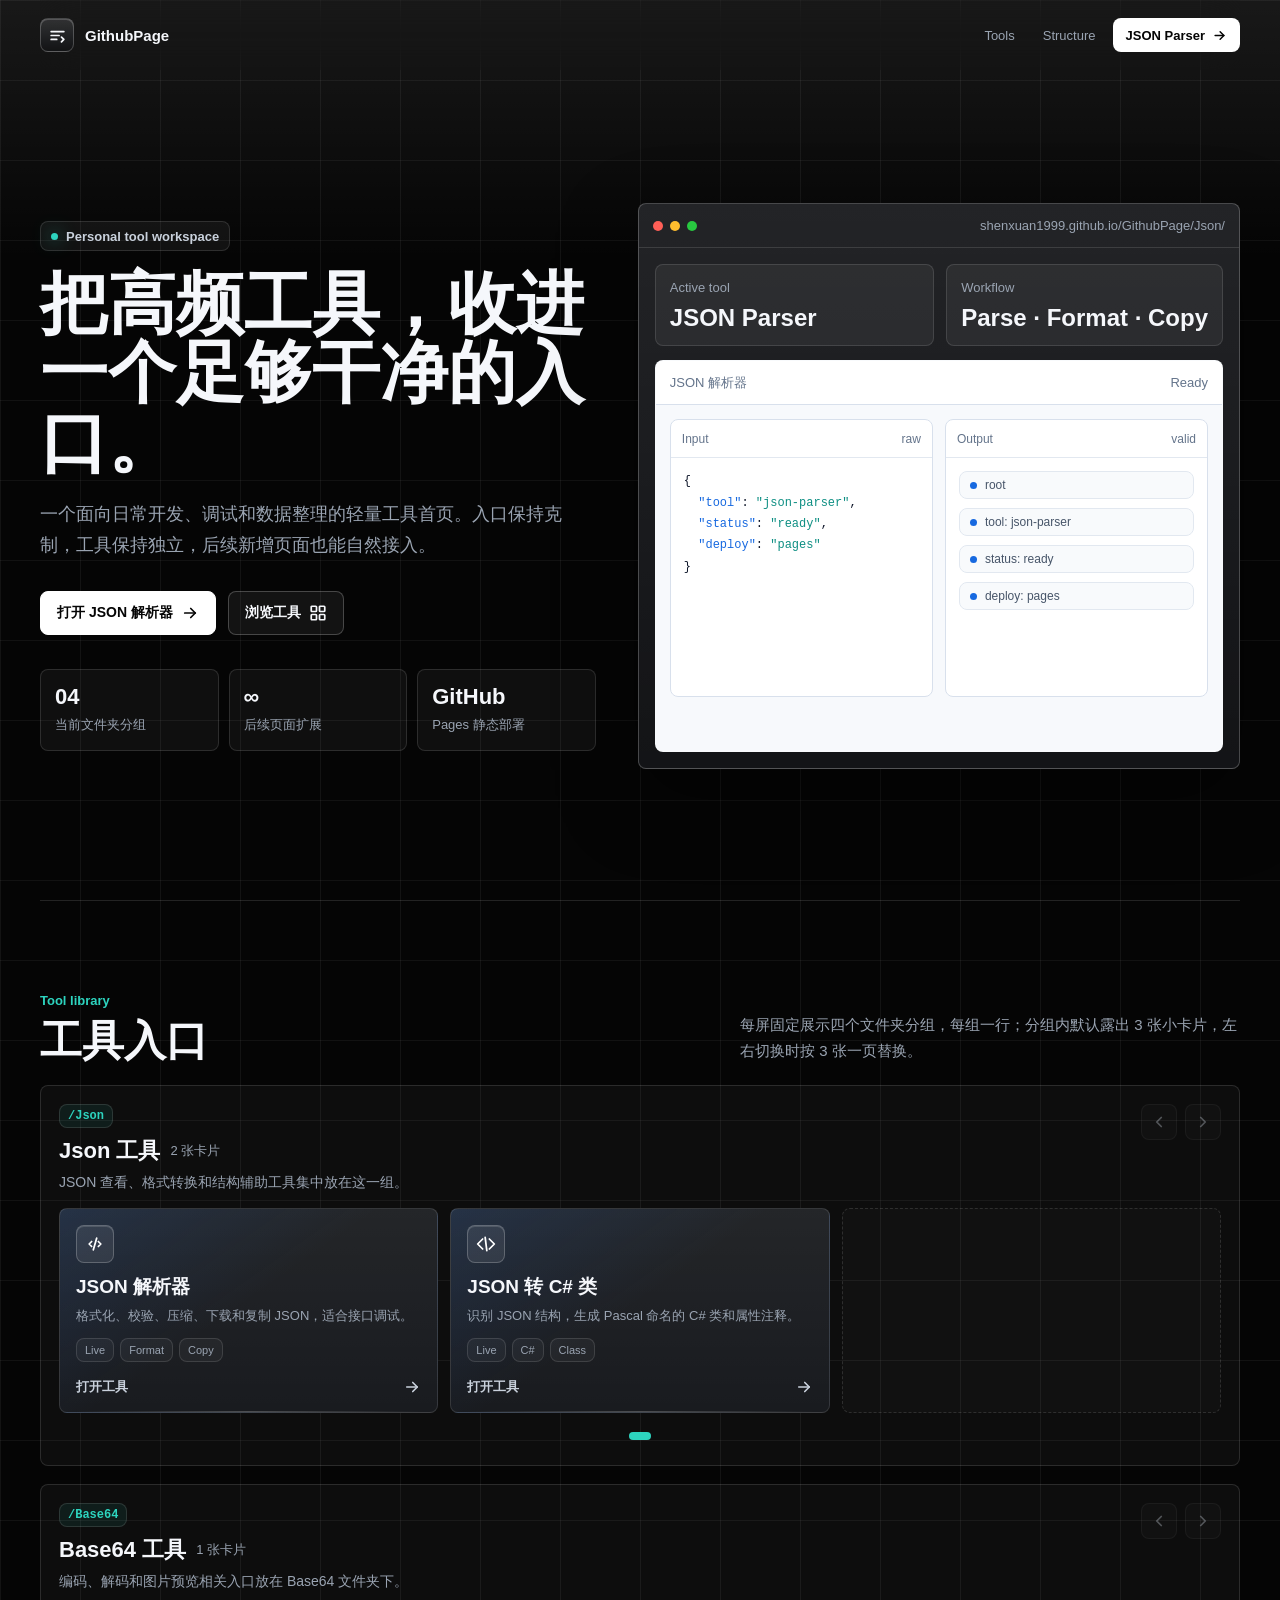
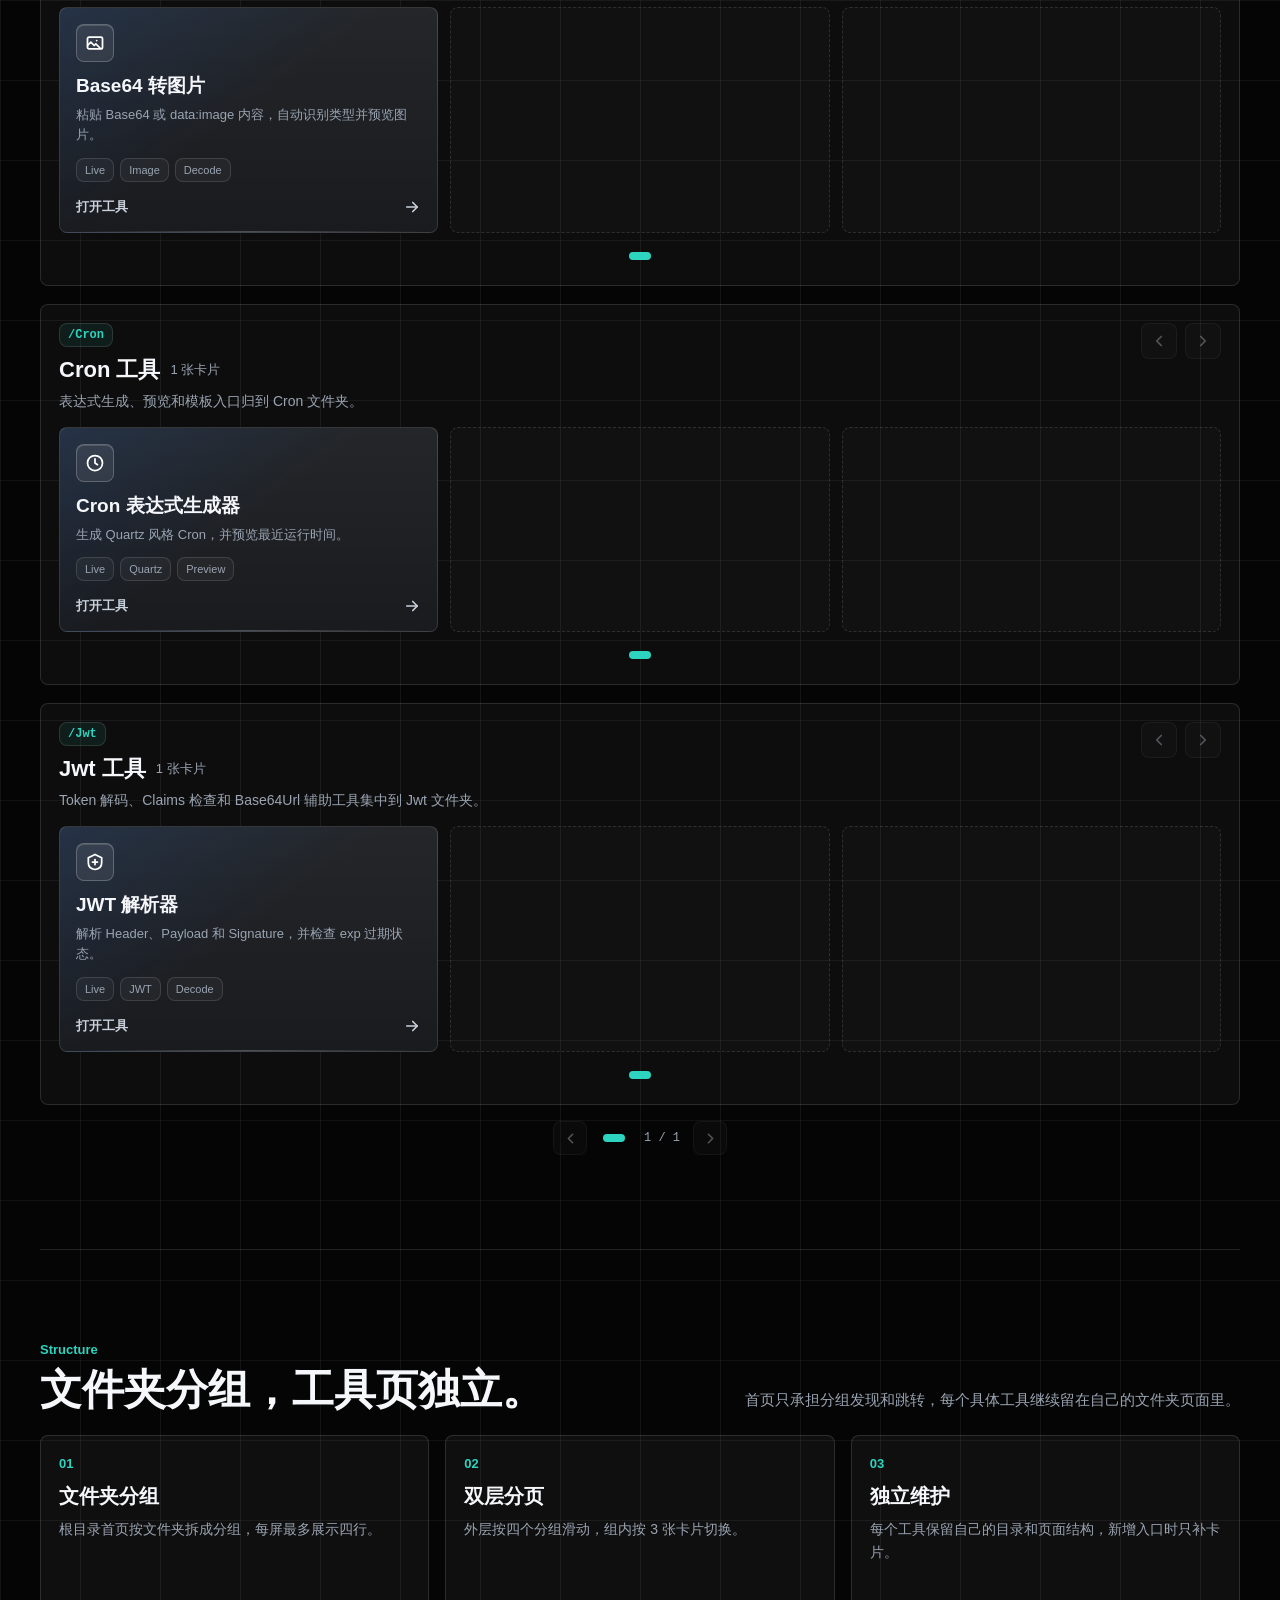
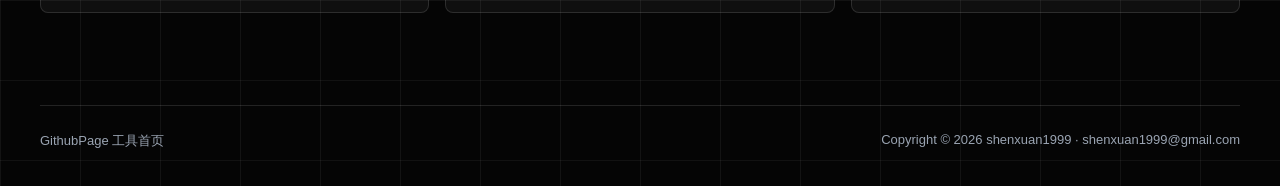
==== commit 60679bfd: "读取githubapi" ====
--- a/index.html
+++ b/index.html
@@ -545,9 +545,97 @@
       line-height: 1.72;
     }
 
+    .folder-library {
+      display: grid;
+      gap: 14px;
+    }
+
+    .folder-window {
+      overflow: hidden;
+    }
+
     .folder-list {
       display: grid;
       gap: 18px;
+    }
+
+    .folder-list.is-sliding {
+      display: flex;
+      gap: 0;
+      align-items: stretch;
+      transform: translate3d(0, 0, 0);
+      transition: transform 560ms cubic-bezier(0.22, 1, 0.36, 1);
+      will-change: transform;
+    }
+
+    .folder-page {
+      min-width: 100%;
+      flex: 0 0 100%;
+      display: grid;
+      gap: 18px;
+    }
+
+    .library-pagination {
+      min-height: 38px;
+      display: flex;
+      align-items: center;
+      justify-content: center;
+      gap: 10px;
+    }
+
+    .library-arrow {
+      width: 34px;
+      height: 34px;
+      border: 1px solid var(--line);
+      border-radius: 8px;
+      display: grid;
+      place-items: center;
+      color: var(--muted-strong);
+      background: rgba(255, 255, 255, 0.055);
+      cursor: pointer;
+      transition: border-color 160ms ease, color 160ms ease, background 160ms ease, transform 160ms ease;
+    }
+
+    .library-arrow:hover:not(:disabled),
+    .library-arrow:focus-visible:not(:disabled) {
+      border-color: rgba(255, 255, 255, 0.34);
+      color: var(--text);
+      background: rgba(255, 255, 255, 0.1);
+      transform: translateY(-1px);
+      outline: none;
+    }
+
+    .library-arrow:disabled {
+      opacity: 0.38;
+      cursor: default;
+    }
+
+    .library-arrow svg {
+      width: 17px;
+      height: 17px;
+      stroke-width: 2.3;
+    }
+
+    .library-pages {
+      display: flex;
+      align-items: center;
+      justify-content: center;
+      gap: 8px;
+      min-width: 34px;
+    }
+
+    .library-page-text {
+      min-width: 42px;
+      color: var(--muted);
+      font-size: 12px;
+      text-align: center;
+      font-family: var(--mono);
+    }
+
+    @media (prefers-reduced-motion: reduce) {
+      .folder-list.is-sliding {
+        transition: none;
+      }
     }
 
     .folder-group {
@@ -1117,11 +1205,13 @@
           <p class="section-kicker">Tool library</p>
           <h2 id="tools-title" class="section-title">工具入口</h2>
         </div>
-        <p class="section-copy">按文件夹分成四组展示，每组一行，默认露出 3 张小卡片，左右切换时按 3 张一页替换。</p>
+        <p class="section-copy">每屏固定展示四个文件夹分组，每组一行；分组内默认露出 3 张小卡片，左右切换时按 3 张一页替换。</p>
       </div>
 
-      <div class="folder-list" data-folder-library>
-        <section class="folder-group" data-folder-group data-folder-name="Json" aria-labelledby="folder-json-title">
+      <div class="folder-library" data-folder-library>
+        <div class="folder-window" data-library-window>
+          <div class="folder-list" data-folder-track>
+            <section class="folder-group" data-folder-group data-folder-name="Json" aria-labelledby="folder-json-title">
           <div class="folder-head">
             <div class="folder-meta">
               <span class="folder-label">/Json</span>
@@ -1417,7 +1507,26 @@
 
           </div>
           <div class="folder-pages" data-folder-pages aria-label="Jwt 卡片分页"></div>
-        </section>
+            </section>
+          </div>
+        </div>
+
+        <div class="library-pagination" data-library-pagination aria-label="文件夹分组分页">
+          <button class="library-arrow" type="button" data-library-prev aria-label="上一组文件夹">
+            <svg viewBox="0 0 24 24" fill="none" stroke="currentColor" stroke-linecap="round"
+              stroke-linejoin="round" aria-hidden="true">
+              <path d="m15 18-6-6 6-6"></path>
+            </svg>
+          </button>
+          <div class="library-pages" data-library-pages></div>
+          <span class="library-page-text" data-library-page-text>1 / 1</span>
+          <button class="library-arrow" type="button" data-library-next aria-label="下一组文件夹">
+            <svg viewBox="0 0 24 24" fill="none" stroke="currentColor" stroke-linecap="round"
+              stroke-linejoin="round" aria-hidden="true">
+              <path d="m9 18 6-6-6-6"></path>
+            </svg>
+          </button>
+        </div>
       </div>
     </section>
 
@@ -1434,12 +1543,12 @@
         <div class="workflow-card">
           <span>01</span>
           <h3>文件夹分组</h3>
-          <p>根目录首页按 Base64、Cron、Json、Jwt 四个文件夹拆成四行。</p>
+          <p>根目录首页按文件夹拆成分组，每屏最多展示四行。</p>
         </div>
         <div class="workflow-card">
           <span>02</span>
-          <h3>三张一页</h3>
-          <p>每组默认显示 3 张卡片，左右箭头和分页点同步切换。</p>
+          <h3>双层分页</h3>
+          <p>外层按四个分组滑动，组内按 3 张卡片切换。</p>
         </div>
         <div class="workflow-card">
           <span>03</span>
@@ -1457,9 +1566,256 @@
 
   <script>
     (() => {
-      const pageSize = 3;
-
-      document.querySelectorAll("[data-folder-group]").forEach((group) => {
+      const repoOwner = "shenxuan1999";
+      const repoName = "GithubPage";
+      const apiRoot = `https://api.github.com/repos/${repoOwner}/${repoName}/contents`;
+      const cardPageSize = 3;
+      const folderPageSize = 4;
+      const library = document.querySelector("[data-folder-library]");
+
+      if (!library) {
+        return;
+      }
+
+      const track = library.querySelector("[data-folder-track]");
+      const initialGroups = Array.from(track.children).filter((child) => child.matches("[data-folder-group]"));
+
+      const sortByName = (items) => {
+        return [...items].sort((first, second) => {
+          return first.name.localeCompare(second.name, "zh-Hans-CN", {
+            numeric: true,
+            sensitivity: "base"
+          });
+        });
+      };
+
+      const cleanText = (value) => {
+        return (value || "").replace(/\s+/g, " ").trim();
+      };
+
+      const prettifyName = (value) => {
+        return value
+          .replace(/\.html$/i, "")
+          .replace(/[-_]+/g, " ")
+          .replace(/\b\w/g, (letter) => letter.toUpperCase());
+      };
+
+      const createSvg = (paths) => {
+        const svg = document.createElementNS("http://www.w3.org/2000/svg", "svg");
+        svg.setAttribute("viewBox", "0 0 24 24");
+        svg.setAttribute("fill", "none");
+        svg.setAttribute("stroke", "currentColor");
+        svg.setAttribute("stroke-linecap", "round");
+        svg.setAttribute("stroke-linejoin", "round");
+        svg.setAttribute("aria-hidden", "true");
+
+        paths.forEach((definition) => {
+          const path = document.createElementNS("http://www.w3.org/2000/svg", "path");
+          path.setAttribute("d", definition);
+          svg.append(path);
+        });
+
+        return svg;
+      };
+
+      const createArrowIcon = (direction) => {
+        return createSvg(direction === "left" ? ["m15 18-6-6 6-6"] : ["m9 18 6-6-6-6"]);
+      };
+
+      const createExternalIcon = () => {
+        return createSvg(["M5 12h14", "m13 6 6 6-6 6"]);
+      };
+
+      const createToolIcon = () => {
+        return createSvg(["M4 4h16v16H4z", "M8 8h8", "M8 12h5", "M8 16h8"]);
+      };
+
+      const createButton = (className, label, icon, hookName) => {
+        const button = document.createElement("button");
+        button.className = className;
+        button.type = "button";
+        button.dataset[hookName] = "";
+        button.setAttribute("aria-label", label);
+        button.append(icon);
+        return button;
+      };
+
+      const createTag = (text) => {
+        const tag = document.createElement("span");
+        tag.className = "tag";
+        tag.textContent = text;
+        return tag;
+      };
+
+      const createToolCard = (tool) => {
+        const card = document.createElement("a");
+        card.className = "tool-card is-live";
+        card.dataset.folderCard = "";
+        card.href = tool.href;
+
+        const content = document.createElement("span");
+        const icon = document.createElement("span");
+        icon.className = "card-icon";
+        icon.setAttribute("aria-hidden", "true");
+        icon.append(createToolIcon());
+
+        const title = document.createElement("h3");
+        title.textContent = tool.title;
+
+        const description = document.createElement("p");
+        description.textContent = tool.description;
+
+        const tags = document.createElement("span");
+        tags.className = "tag-row";
+        tool.tags.forEach((tag) => tags.append(createTag(tag)));
+
+        content.append(icon, title, description, tags);
+
+        const bottom = document.createElement("span");
+        bottom.className = "card-bottom";
+        bottom.append("打开工具", createExternalIcon());
+
+        card.append(content, bottom);
+        return card;
+      };
+
+      const createFolderGroup = (folder) => {
+        const group = document.createElement("section");
+        const titleId = `folder-${folder.name.toLowerCase().replace(/[^a-z0-9]+/g, "-")}-title`;
+
+        group.className = "folder-group";
+        group.dataset.folderGroup = "";
+        group.dataset.folderName = folder.name;
+        group.setAttribute("aria-labelledby", titleId);
+
+        const head = document.createElement("div");
+        head.className = "folder-head";
+
+        const meta = document.createElement("div");
+        meta.className = "folder-meta";
+
+        const label = document.createElement("span");
+        label.className = "folder-label";
+        label.textContent = `/${folder.name}`;
+
+        const titleRow = document.createElement("div");
+        titleRow.className = "folder-title-row";
+
+        const title = document.createElement("h3");
+        title.id = titleId;
+        title.className = "folder-title";
+        title.textContent = `${folder.name} 工具`;
+
+        const count = document.createElement("span");
+        count.className = "folder-count";
+        count.textContent = `${folder.tools.length} 张卡片`;
+
+        titleRow.append(title, count);
+
+        const description = document.createElement("p");
+        description.className = "folder-description";
+        description.textContent = `${folder.name} 文件夹下的 HTML 工具入口。`;
+
+        meta.append(label, titleRow, description);
+
+        const controls = document.createElement("div");
+        controls.className = "folder-controls";
+        controls.append(
+          createButton("folder-arrow", `${folder.name} 上一页`, createArrowIcon("left"), "folderPrev"),
+          createButton("folder-arrow", `${folder.name} 下一页`, createArrowIcon("right"), "folderNext")
+        );
+
+        head.append(meta, controls);
+
+        const cards = document.createElement("div");
+        cards.className = "folder-cards";
+        cards.dataset.folderCards = "";
+        folder.tools.forEach((tool) => cards.append(createToolCard(tool)));
+
+        const pages = document.createElement("div");
+        pages.className = "folder-pages";
+        pages.dataset.folderPages = "";
+        pages.setAttribute("aria-label", `${folder.name} 卡片分页`);
+
+        group.append(head, cards, pages);
+        return group;
+      };
+
+      const readToolPage = async (folderName, file) => {
+        let title = file.name.toLowerCase() === "index.html" ? `${folderName} 工具` : prettifyName(file.name);
+        let description = `${folderName} 文件夹下的 HTML 工具。`;
+
+        try {
+          const response = await fetch(file.download_url, { cache: "no-store" });
+
+          if (response.ok) {
+            const html = await response.text();
+            const documentPreview = new DOMParser().parseFromString(html, "text/html");
+            const heading = cleanText(documentPreview.querySelector("h1")?.textContent);
+            const pageTitle = cleanText(documentPreview.querySelector("title")?.textContent);
+            const subtitle = cleanText(
+              documentPreview.querySelector(".subtitle")?.textContent ||
+              documentPreview.querySelector('meta[name="description"]')?.content
+            );
+
+            title = heading || pageTitle || title;
+            description = subtitle || description;
+          }
+        } catch (error) {
+          title = title || prettifyName(file.name);
+        }
+
+        return {
+          title,
+          description,
+          href: `${encodeURIComponent(folderName)}/${encodeURIComponent(file.name)}`,
+          tags: [folderName, file.name.toLowerCase() === "index.html" ? "Index" : "HTML"]
+        };
+      };
+
+      const discoverFolders = async () => {
+        const rootResponse = await fetch(apiRoot, { cache: "no-store" });
+
+        if (!rootResponse.ok) {
+          throw new Error("Repository contents unavailable");
+        }
+
+        const rootItems = await rootResponse.json();
+        const folders = sortByName(rootItems.filter((item) => item.type === "dir" && !item.name.startsWith(".")));
+        const discovered = await Promise.all(folders.map(async (folder) => {
+          const folderResponse = await fetch(folder.url, { cache: "no-store" });
+
+          if (!folderResponse.ok) {
+            return null;
+          }
+
+          const folderItems = await folderResponse.json();
+          const htmlFiles = sortByName(folderItems.filter((item) => {
+            return item.type === "file" && /\.html$/i.test(item.name) && item.download_url;
+          })).sort((first, second) => {
+            if (first.name.toLowerCase() === "index.html") {
+              return -1;
+            }
+
+            if (second.name.toLowerCase() === "index.html") {
+              return 1;
+            }
+
+            return 0;
+          });
+
+          if (!htmlFiles.length) {
+            return null;
+          }
+
+          const tools = await Promise.all(htmlFiles.map((file) => readToolPage(folder.name, file)));
+          return { name: folder.name, tools };
+        }));
+
+        return discovered.filter(Boolean);
+      };
+
+      const initializeFolderGroup = (group) => {
         const cardsContainer = group.querySelector("[data-folder-cards]");
         const cards = Array.from(group.querySelectorAll("[data-folder-card]"));
         const previousButton = group.querySelector("[data-folder-prev]");
@@ -1467,12 +1823,12 @@
         const pages = group.querySelector("[data-folder-pages]");
         const count = group.querySelector(".folder-count");
         const folderName = group.dataset.folderName || "工具";
-        const pageCount = Math.max(1, Math.ceil(cards.length / pageSize));
+        const pageCount = Math.max(1, Math.ceil(cards.length / cardPageSize));
         let currentPage = 0;
 
         const render = () => {
-          const start = currentPage * pageSize;
-          const end = start + pageSize;
+          const start = currentPage * cardPageSize;
+          const end = start + cardPageSize;
           let visibleCount = 0;
 
           cards.forEach((card, index) => {
@@ -1484,7 +1840,7 @@
 
           cardsContainer.querySelectorAll("[data-folder-empty]").forEach((card) => card.remove());
 
-          for (let index = visibleCount; index < pageSize; index += 1) {
+          for (let index = visibleCount; index < cardPageSize; index += 1) {
             const emptyCard = document.createElement("div");
             emptyCard.className = "tool-card empty-card";
             emptyCard.dataset.folderEmpty = "";
@@ -1531,7 +1887,93 @@
         previousButton.addEventListener("click", () => move(-1));
         nextButton.addEventListener("click", () => move(1));
         render();
-      });
+      };
+
+      const initializeLibrary = (groups) => {
+        const previousButton = library.querySelector("[data-library-prev]");
+        const nextButton = library.querySelector("[data-library-next]");
+        const pageDots = library.querySelector("[data-library-pages]");
+        const pageText = library.querySelector("[data-library-page-text]");
+        const groupPages = [];
+        const pageCount = Math.max(1, Math.ceil(groups.length / folderPageSize));
+        let currentPage = 0;
+
+        groups.forEach((group, index) => {
+          if (index % folderPageSize === 0) {
+            const page = document.createElement("div");
+            page.className = "folder-page";
+            groupPages.push(page);
+          }
+
+          groupPages[groupPages.length - 1].append(group);
+        });
+
+        track.replaceChildren(...groupPages);
+        track.classList.add("is-sliding");
+
+        const render = () => {
+          track.style.transform = `translate3d(-${currentPage * 100}%, 0, 0)`;
+          previousButton.disabled = pageCount <= 1;
+          nextButton.disabled = pageCount <= 1;
+          pageDots.replaceChildren();
+          pageText.textContent = `${currentPage + 1} / ${pageCount}`;
+
+          for (let index = 0; index < pageCount; index += 1) {
+            const dot = document.createElement("button");
+            dot.type = "button";
+            dot.className = "page-dot";
+            dot.setAttribute("aria-label", `文件夹分组第 ${index + 1} 页`);
+
+            if (index === currentPage) {
+              dot.setAttribute("aria-current", "true");
+            }
+
+            dot.addEventListener("click", () => {
+              currentPage = index;
+              render();
+            });
+
+            pageDots.append(dot);
+          }
+        };
+
+        const move = (direction) => {
+          if (pageCount <= 1) {
+            return;
+          }
+
+          currentPage = (currentPage + direction + pageCount) % pageCount;
+          render();
+        };
+
+        previousButton.addEventListener("click", () => move(-1));
+        nextButton.addEventListener("click", () => move(1));
+        render();
+      };
+
+      const boot = async () => {
+        let groups = initialGroups;
+
+        try {
+          const folders = await discoverFolders();
+
+          if (folders.length) {
+            groups = folders.map(createFolderGroup);
+          }
+        } catch (error) {
+          groups = initialGroups;
+        }
+
+        if (!groups.length) {
+          return;
+        }
+
+        track.replaceChildren(...groups);
+        groups.forEach(initializeFolderGroup);
+        initializeLibrary(groups);
+      };
+
+      boot();
     })();
   </script>
 </body>
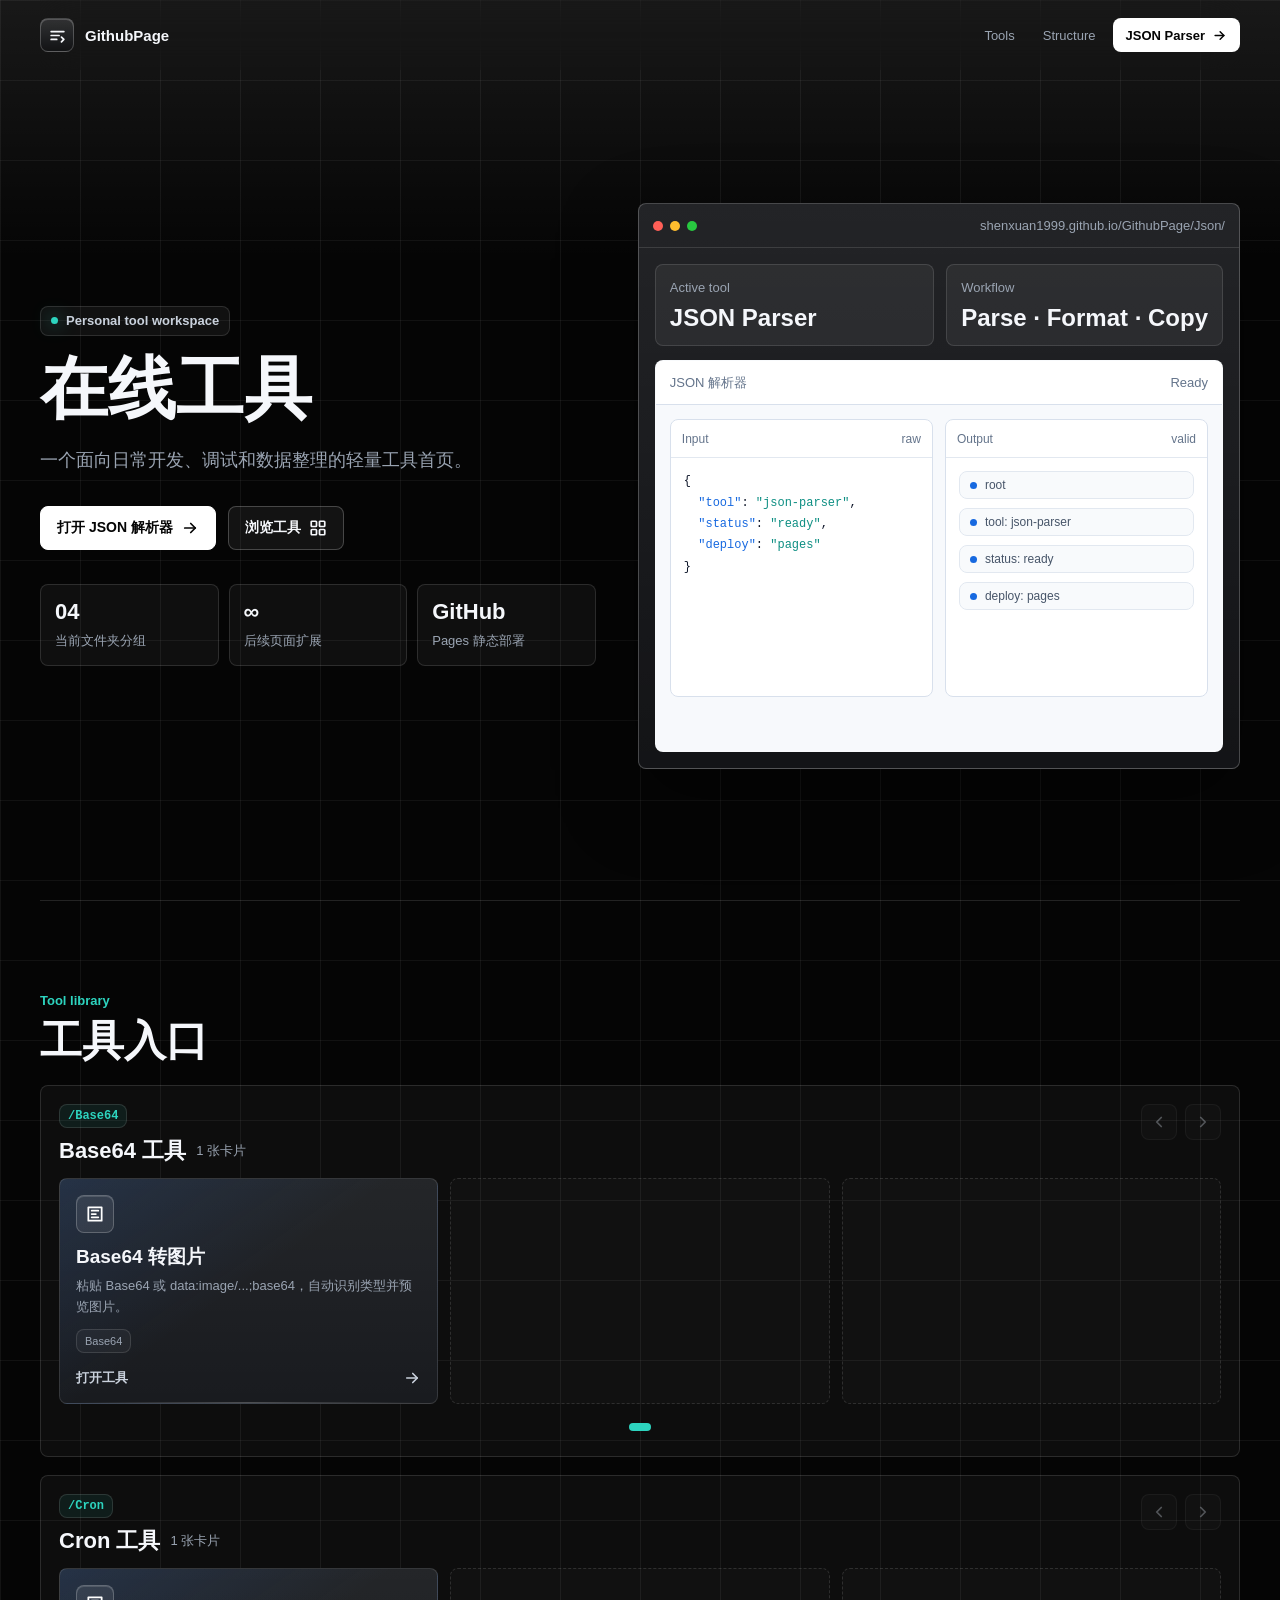
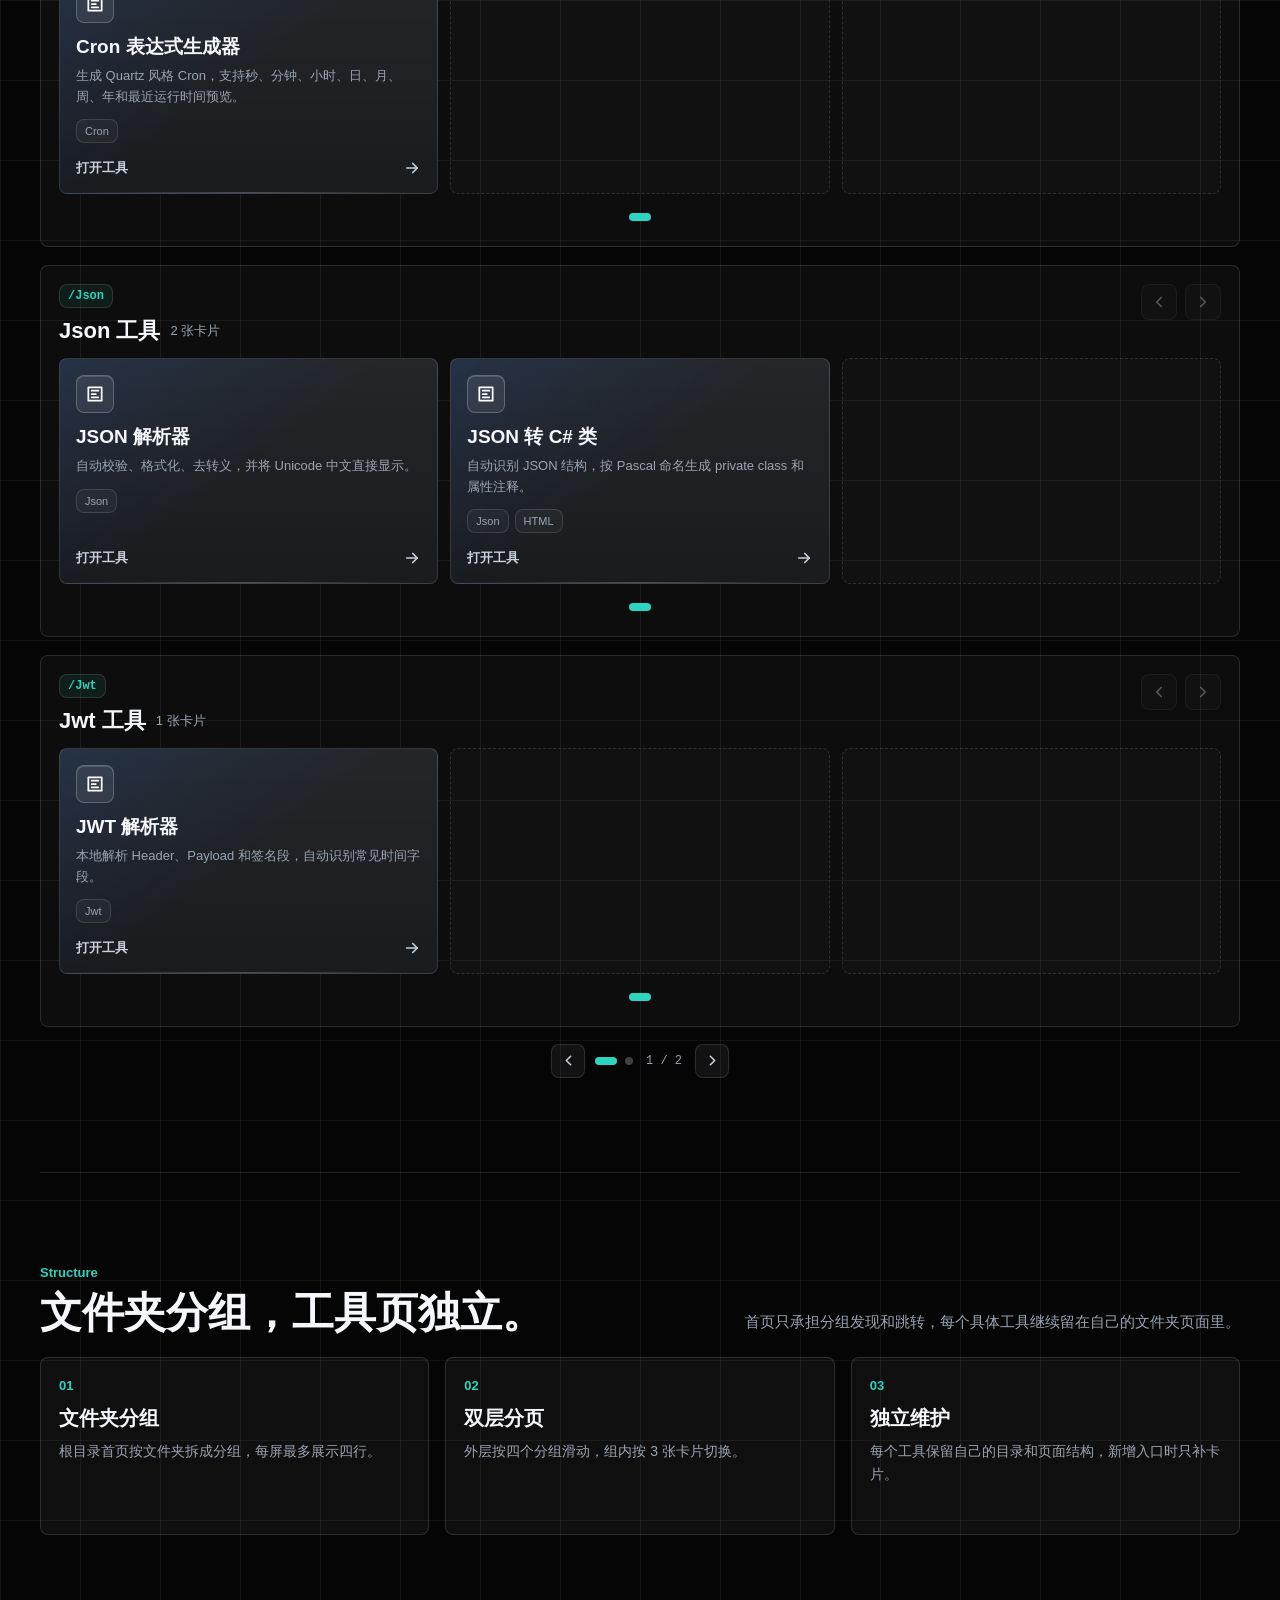
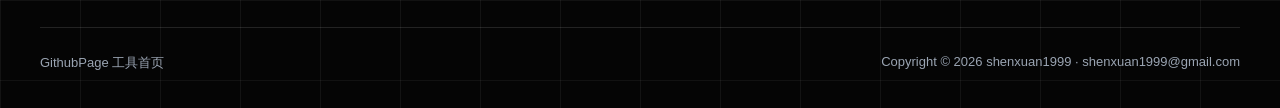
==== commit ab44184a: "tools" ====
--- a/index.html
+++ b/index.html
@@ -562,7 +562,7 @@
     .folder-list.is-sliding {
       display: flex;
       gap: 0;
-      align-items: stretch;
+      align-items: flex-start;
       transform: translate3d(0, 0, 0);
       transition: transform 560ms cubic-bezier(0.22, 1, 0.36, 1);
       will-change: transform;
@@ -573,6 +573,8 @@
       flex: 0 0 100%;
       display: grid;
       gap: 18px;
+      align-content: start;
+      grid-auto-rows: max-content;
     }
 
     .library-pagination {
@@ -689,14 +691,6 @@
       color: var(--muted);
       font-size: 13px;
       line-height: 1.4;
-    }
-
-    .folder-description {
-      margin-top: 7px;
-      max-width: 640px;
-      color: var(--muted);
-      font-size: 14px;
-      line-height: 1.62;
     }
 
     .folder-controls {
@@ -1102,8 +1096,8 @@
     <section class="hero" aria-label="首页介绍">
       <div>
         <p class="eyebrow">Personal tool workspace</p>
-        <h1 class="hero-title">把高频工具，收进一个足够干净的入口。</h1>
-        <p class="hero-copy">一个面向日常开发、调试和数据整理的轻量工具首页。入口保持克制，工具保持独立，后续新增页面也能自然接入。</p>
+        <h1 class="hero-title">在线工具</h1>
+        <p class="hero-copy">一个面向日常开发、调试和数据整理的轻量工具首页。</p>
         <div class="hero-actions">
           <a class="button primary" href="Json/index.html">
             打开 JSON 解析器
@@ -1205,324 +1199,320 @@
           <p class="section-kicker">Tool library</p>
           <h2 id="tools-title" class="section-title">工具入口</h2>
         </div>
-        <p class="section-copy">每屏固定展示四个文件夹分组，每组一行；分组内默认露出 3 张小卡片，左右切换时按 3 张一页替换。</p>
+
       </div>
 
       <div class="folder-library" data-folder-library>
         <div class="folder-window" data-library-window>
           <div class="folder-list" data-folder-track>
             <section class="folder-group" data-folder-group data-folder-name="Json" aria-labelledby="folder-json-title">
-          <div class="folder-head">
-            <div class="folder-meta">
-              <span class="folder-label">/Json</span>
-              <div class="folder-title-row">
-                <h3 id="folder-json-title" class="folder-title">Json 工具</h3>
-                <span class="folder-count">2 张卡片</span>
+              <div class="folder-head">
+                <div class="folder-meta">
+                  <span class="folder-label">/Json</span>
+                  <div class="folder-title-row">
+                    <h3 id="folder-json-title" class="folder-title">Json 工具</h3>
+                    <span class="folder-count">2 张卡片</span>
+                  </div>
+                </div>
+                <div class="folder-controls">
+                  <button class="folder-arrow" type="button" data-folder-prev aria-label="Json 上一页">
+                    <svg viewBox="0 0 24 24" fill="none" stroke="currentColor" stroke-linecap="round"
+                      stroke-linejoin="round" aria-hidden="true">
+                      <path d="m15 18-6-6 6-6"></path>
+                    </svg>
+                  </button>
+                  <button class="folder-arrow" type="button" data-folder-next aria-label="Json 下一页">
+                    <svg viewBox="0 0 24 24" fill="none" stroke="currentColor" stroke-linecap="round"
+                      stroke-linejoin="round" aria-hidden="true">
+                      <path d="m9 18 6-6-6-6"></path>
+                    </svg>
+                  </button>
+                </div>
               </div>
-              <p class="folder-description">JSON 查看、格式转换和结构辅助工具集中放在这一组。</p>
-            </div>
-            <div class="folder-controls">
-              <button class="folder-arrow" type="button" data-folder-prev aria-label="Json 上一页">
-                <svg viewBox="0 0 24 24" fill="none" stroke="currentColor" stroke-linecap="round"
-                  stroke-linejoin="round" aria-hidden="true">
-                  <path d="m15 18-6-6 6-6"></path>
-                </svg>
-              </button>
-              <button class="folder-arrow" type="button" data-folder-next aria-label="Json 下一页">
-                <svg viewBox="0 0 24 24" fill="none" stroke="currentColor" stroke-linecap="round"
-                  stroke-linejoin="round" aria-hidden="true">
-                  <path d="m9 18 6-6-6-6"></path>
-                </svg>
-              </button>
-            </div>
-          </div>
-
-          <div class="folder-cards" data-folder-cards>
-            <a class="tool-card is-live" data-folder-card href="Json/index.html">
-              <span>
-                <span class="card-icon" aria-hidden="true">
-                  <svg viewBox="0 0 24 24" fill="none" stroke="currentColor" stroke-linecap="round"
-                    stroke-linejoin="round">
-                    <path d="m8 9-3 3 3 3"></path>
-                    <path d="m16 9 3 3-3 3"></path>
-                    <path d="m14 5-4 14"></path>
-                  </svg>
-                </span>
-                <h3>JSON 解析器</h3>
-                <p>格式化、校验、压缩、下载和复制 JSON，适合接口调试。</p>
-                <span class="tag-row">
-                  <span class="tag">Live</span>
-                  <span class="tag">Format</span>
-                  <span class="tag">Copy</span>
-                </span>
-              </span>
-              <span class="card-bottom">
-                打开工具
-                <svg viewBox="0 0 24 24" fill="none" stroke="currentColor" stroke-linecap="round"
-                  stroke-linejoin="round" aria-hidden="true">
-                  <path d="M5 12h14"></path>
-                  <path d="m13 6 6 6-6 6"></path>
-                </svg>
-              </span>
-            </a>
-
-            <a class="tool-card is-live" data-folder-card
-              href="Json/ToCsharp.html">
-              <span>
-                <span class="card-icon" aria-hidden="true">
-                  <svg viewBox="0 0 24 24" fill="none" stroke="currentColor" stroke-linecap="round"
-                    stroke-linejoin="round">
-                    <path d="M16 18 22 12 16 6"></path>
-                    <path d="M8 6 2 12 8 18"></path>
-                    <path d="M11 4 13 20"></path>
-                  </svg>
-                </span>
-                <h3>JSON 转 C# 类</h3>
-                <p>识别 JSON 结构，生成 Pascal 命名的 C# 类和属性注释。</p>
-                <span class="tag-row">
-                  <span class="tag">Live</span>
-                  <span class="tag">C#</span>
-                  <span class="tag">Class</span>
-                </span>
-              </span>
-              <span class="card-bottom">
-                打开工具
-                <svg viewBox="0 0 24 24" fill="none" stroke="currentColor" stroke-linecap="round"
-                  stroke-linejoin="round" aria-hidden="true">
-                  <path d="M5 12h14"></path>
-                  <path d="m13 6 6 6-6 6"></path>
-                </svg>
-              </span>
-            </a>
-
-
-
-
-
-
-
-
-          </div>
-          <div class="folder-pages" data-folder-pages aria-label="Json 卡片分页"></div>
-        </section>
-
-        <section class="folder-group" data-folder-group data-folder-name="Base64" aria-labelledby="folder-base64-title">
-          <div class="folder-head">
-            <div class="folder-meta">
-              <span class="folder-label">/Base64</span>
-              <div class="folder-title-row">
-                <h3 id="folder-base64-title" class="folder-title">Base64 工具</h3>
-                <span class="folder-count">1 张卡片</span>
+
+              <div class="folder-cards" data-folder-cards>
+                <a class="tool-card is-live" data-folder-card href="Json/index.html">
+                  <span>
+                    <span class="card-icon" aria-hidden="true">
+                      <svg viewBox="0 0 24 24" fill="none" stroke="currentColor" stroke-linecap="round"
+                        stroke-linejoin="round">
+                        <path d="m8 9-3 3 3 3"></path>
+                        <path d="m16 9 3 3-3 3"></path>
+                        <path d="m14 5-4 14"></path>
+                      </svg>
+                    </span>
+                    <h3>JSON 解析器</h3>
+                    <p>格式化、校验、压缩、下载和复制 JSON，适合接口调试。</p>
+                    <span class="tag-row">
+                      <span class="tag">Live</span>
+                      <span class="tag">Format</span>
+                      <span class="tag">Copy</span>
+                    </span>
+                  </span>
+                  <span class="card-bottom">
+                    打开工具
+                    <svg viewBox="0 0 24 24" fill="none" stroke="currentColor" stroke-linecap="round"
+                      stroke-linejoin="round" aria-hidden="true">
+                      <path d="M5 12h14"></path>
+                      <path d="m13 6 6 6-6 6"></path>
+                    </svg>
+                  </span>
+                </a>
+
+                <a class="tool-card is-live" data-folder-card href="Json/ToCsharp.html">
+                  <span>
+                    <span class="card-icon" aria-hidden="true">
+                      <svg viewBox="0 0 24 24" fill="none" stroke="currentColor" stroke-linecap="round"
+                        stroke-linejoin="round">
+                        <path d="M16 18 22 12 16 6"></path>
+                        <path d="M8 6 2 12 8 18"></path>
+                        <path d="M11 4 13 20"></path>
+                      </svg>
+                    </span>
+                    <h3>JSON 转 C# 类</h3>
+                    <p>识别 JSON 结构，生成 Pascal 命名的 C# 类和属性注释。</p>
+                    <span class="tag-row">
+                      <span class="tag">Live</span>
+                      <span class="tag">C#</span>
+                      <span class="tag">Class</span>
+                    </span>
+                  </span>
+                  <span class="card-bottom">
+                    打开工具
+                    <svg viewBox="0 0 24 24" fill="none" stroke="currentColor" stroke-linecap="round"
+                      stroke-linejoin="round" aria-hidden="true">
+                      <path d="M5 12h14"></path>
+                      <path d="m13 6 6 6-6 6"></path>
+                    </svg>
+                  </span>
+                </a>
+
+
+
+
+
+
+
+
               </div>
-              <p class="folder-description">编码、解码和图片预览相关入口放在 Base64 文件夹下。</p>
-            </div>
-            <div class="folder-controls">
-              <button class="folder-arrow" type="button" data-folder-prev aria-label="Base64 上一页">
-                <svg viewBox="0 0 24 24" fill="none" stroke="currentColor" stroke-linecap="round"
-                  stroke-linejoin="round" aria-hidden="true">
-                  <path d="m15 18-6-6 6-6"></path>
-                </svg>
-              </button>
-              <button class="folder-arrow" type="button" data-folder-next aria-label="Base64 下一页">
-                <svg viewBox="0 0 24 24" fill="none" stroke="currentColor" stroke-linecap="round"
-                  stroke-linejoin="round" aria-hidden="true">
-                  <path d="m9 18 6-6-6-6"></path>
-                </svg>
-              </button>
-            </div>
-          </div>
-
-          <div class="folder-cards" data-folder-cards>
-            <a class="tool-card is-live" data-folder-card href="Base64/index.html">
-              <span>
-                <span class="card-icon" aria-hidden="true">
-                  <svg viewBox="0 0 24 24" fill="none" stroke="currentColor" stroke-linecap="round"
-                    stroke-linejoin="round">
-                    <rect width="18" height="14" x="3" y="5" rx="2"></rect>
-                    <path d="m3 15 4-4 4 4 2-2 5 5"></path>
-                    <path d="M14 9h.01"></path>
-                  </svg>
-                </span>
-                <h3>Base64 转图片</h3>
-                <p>粘贴 Base64 或 data:image 内容，自动识别类型并预览图片。</p>
-                <span class="tag-row">
-                  <span class="tag">Live</span>
-                  <span class="tag">Image</span>
-                  <span class="tag">Decode</span>
-                </span>
-              </span>
-              <span class="card-bottom">
-                打开工具
-                <svg viewBox="0 0 24 24" fill="none" stroke="currentColor" stroke-linecap="round"
-                  stroke-linejoin="round" aria-hidden="true">
-                  <path d="M5 12h14"></path>
-                  <path d="m13 6 6 6-6 6"></path>
-                </svg>
-              </span>
-            </a>
-
-
-
-
-
-
-
-
-
-
-          </div>
-          <div class="folder-pages" data-folder-pages aria-label="Base64 卡片分页"></div>
-        </section>
-
-        <section class="folder-group" data-folder-group data-folder-name="Cron" aria-labelledby="folder-cron-title">
-          <div class="folder-head">
-            <div class="folder-meta">
-              <span class="folder-label">/Cron</span>
-              <div class="folder-title-row">
-                <h3 id="folder-cron-title" class="folder-title">Cron 工具</h3>
-                <span class="folder-count">1 张卡片</span>
+              <div class="folder-pages" data-folder-pages aria-label="Json 卡片分页"></div>
+            </section>
+
+            <section class="folder-group" data-folder-group data-folder-name="Base64"
+              aria-labelledby="folder-base64-title">
+              <div class="folder-head">
+                <div class="folder-meta">
+                  <span class="folder-label">/Base64</span>
+                  <div class="folder-title-row">
+                    <h3 id="folder-base64-title" class="folder-title">Base64 工具</h3>
+                    <span class="folder-count">1 张卡片</span>
+                  </div>
+                </div>
+                <div class="folder-controls">
+                  <button class="folder-arrow" type="button" data-folder-prev aria-label="Base64 上一页">
+                    <svg viewBox="0 0 24 24" fill="none" stroke="currentColor" stroke-linecap="round"
+                      stroke-linejoin="round" aria-hidden="true">
+                      <path d="m15 18-6-6 6-6"></path>
+                    </svg>
+                  </button>
+                  <button class="folder-arrow" type="button" data-folder-next aria-label="Base64 下一页">
+                    <svg viewBox="0 0 24 24" fill="none" stroke="currentColor" stroke-linecap="round"
+                      stroke-linejoin="round" aria-hidden="true">
+                      <path d="m9 18 6-6-6-6"></path>
+                    </svg>
+                  </button>
+                </div>
               </div>
-              <p class="folder-description">表达式生成、预览和模板入口归到 Cron 文件夹。</p>
-            </div>
-            <div class="folder-controls">
-              <button class="folder-arrow" type="button" data-folder-prev aria-label="Cron 上一页">
-                <svg viewBox="0 0 24 24" fill="none" stroke="currentColor" stroke-linecap="round"
-                  stroke-linejoin="round" aria-hidden="true">
-                  <path d="m15 18-6-6 6-6"></path>
-                </svg>
-              </button>
-              <button class="folder-arrow" type="button" data-folder-next aria-label="Cron 下一页">
-                <svg viewBox="0 0 24 24" fill="none" stroke="currentColor" stroke-linecap="round"
-                  stroke-linejoin="round" aria-hidden="true">
-                  <path d="m9 18 6-6-6-6"></path>
-                </svg>
-              </button>
-            </div>
-          </div>
-
-          <div class="folder-cards" data-folder-cards>
-            <a class="tool-card is-live" data-folder-card href="Cron/index.html">
-              <span>
-                <span class="card-icon" aria-hidden="true">
-                  <svg viewBox="0 0 24 24" fill="none" stroke="currentColor" stroke-linecap="round"
-                    stroke-linejoin="round">
-                    <circle cx="12" cy="12" r="9"></circle>
-                    <path d="M12 7v5l3 2"></path>
-                  </svg>
-                </span>
-                <h3>Cron 表达式生成器</h3>
-                <p>生成 Quartz 风格 Cron，并预览最近运行时间。</p>
-                <span class="tag-row">
-                  <span class="tag">Live</span>
-                  <span class="tag">Quartz</span>
-                  <span class="tag">Preview</span>
-                </span>
-              </span>
-              <span class="card-bottom">
-                打开工具
-                <svg viewBox="0 0 24 24" fill="none" stroke="currentColor" stroke-linecap="round"
-                  stroke-linejoin="round" aria-hidden="true">
-                  <path d="M5 12h14"></path>
-                  <path d="m13 6 6 6-6 6"></path>
-                </svg>
-              </span>
-            </a>
-
-
-
-
-
-
-
-
-
-
-          </div>
-          <div class="folder-pages" data-folder-pages aria-label="Cron 卡片分页"></div>
-        </section>
-
-        <section class="folder-group" data-folder-group data-folder-name="Jwt" aria-labelledby="folder-jwt-title">
-          <div class="folder-head">
-            <div class="folder-meta">
-              <span class="folder-label">/Jwt</span>
-              <div class="folder-title-row">
-                <h3 id="folder-jwt-title" class="folder-title">Jwt 工具</h3>
-                <span class="folder-count">1 张卡片</span>
+
+              <div class="folder-cards" data-folder-cards>
+                <a class="tool-card is-live" data-folder-card href="Base64/index.html">
+                  <span>
+                    <span class="card-icon" aria-hidden="true">
+                      <svg viewBox="0 0 24 24" fill="none" stroke="currentColor" stroke-linecap="round"
+                        stroke-linejoin="round">
+                        <rect width="18" height="14" x="3" y="5" rx="2"></rect>
+                        <path d="m3 15 4-4 4 4 2-2 5 5"></path>
+                        <path d="M14 9h.01"></path>
+                      </svg>
+                    </span>
+                    <h3>Base64 转图片</h3>
+                    <p>粘贴 Base64 或 data:image 内容，自动识别类型并预览图片。</p>
+                    <span class="tag-row">
+                      <span class="tag">Live</span>
+                      <span class="tag">Image</span>
+                      <span class="tag">Decode</span>
+                    </span>
+                  </span>
+                  <span class="card-bottom">
+                    打开工具
+                    <svg viewBox="0 0 24 24" fill="none" stroke="currentColor" stroke-linecap="round"
+                      stroke-linejoin="round" aria-hidden="true">
+                      <path d="M5 12h14"></path>
+                      <path d="m13 6 6 6-6 6"></path>
+                    </svg>
+                  </span>
+                </a>
+
+
+
+
+
+
+
+
+
+
               </div>
-              <p class="folder-description">Token 解码、Claims 检查和 Base64Url 辅助工具集中到 Jwt 文件夹。</p>
-            </div>
-            <div class="folder-controls">
-              <button class="folder-arrow" type="button" data-folder-prev aria-label="Jwt 上一页">
-                <svg viewBox="0 0 24 24" fill="none" stroke="currentColor" stroke-linecap="round"
-                  stroke-linejoin="round" aria-hidden="true">
-                  <path d="m15 18-6-6 6-6"></path>
-                </svg>
-              </button>
-              <button class="folder-arrow" type="button" data-folder-next aria-label="Jwt 下一页">
-                <svg viewBox="0 0 24 24" fill="none" stroke="currentColor" stroke-linecap="round"
-                  stroke-linejoin="round" aria-hidden="true">
-                  <path d="m9 18 6-6-6-6"></path>
-                </svg>
-              </button>
-            </div>
-          </div>
-
-          <div class="folder-cards" data-folder-cards>
-            <a class="tool-card is-live" data-folder-card href="Jwt/index.html">
-              <span>
-                <span class="card-icon" aria-hidden="true">
-                  <svg viewBox="0 0 24 24" fill="none" stroke="currentColor" stroke-linecap="round"
-                    stroke-linejoin="round">
-                    <path d="M12 3 4 7v6c0 5 3.5 7.5 8 8 4.5-.5 8-3 8-8V7l-8-4Z"></path>
-                    <path d="M9 12h6"></path>
-                    <path d="M12 9v6"></path>
-                  </svg>
-                </span>
-                <h3>JWT 解析器</h3>
-                <p>解析 Header、Payload 和 Signature，并检查 exp 过期状态。</p>
-                <span class="tag-row">
-                  <span class="tag">Live</span>
-                  <span class="tag">JWT</span>
-                  <span class="tag">Decode</span>
-                </span>
-              </span>
-              <span class="card-bottom">
-                打开工具
-                <svg viewBox="0 0 24 24" fill="none" stroke="currentColor" stroke-linecap="round"
-                  stroke-linejoin="round" aria-hidden="true">
-                  <path d="M5 12h14"></path>
-                  <path d="m13 6 6 6-6 6"></path>
-                </svg>
-              </span>
-            </a>
-
-
-
-
-
-
-
-
-
-
-          </div>
-          <div class="folder-pages" data-folder-pages aria-label="Jwt 卡片分页"></div>
+              <div class="folder-pages" data-folder-pages aria-label="Base64 卡片分页"></div>
+            </section>
+
+            <section class="folder-group" data-folder-group data-folder-name="Cron" aria-labelledby="folder-cron-title">
+              <div class="folder-head">
+                <div class="folder-meta">
+                  <span class="folder-label">/Cron</span>
+                  <div class="folder-title-row">
+                    <h3 id="folder-cron-title" class="folder-title">Cron 工具</h3>
+                    <span class="folder-count">1 张卡片</span>
+                  </div>
+                </div>
+                <div class="folder-controls">
+                  <button class="folder-arrow" type="button" data-folder-prev aria-label="Cron 上一页">
+                    <svg viewBox="0 0 24 24" fill="none" stroke="currentColor" stroke-linecap="round"
+                      stroke-linejoin="round" aria-hidden="true">
+                      <path d="m15 18-6-6 6-6"></path>
+                    </svg>
+                  </button>
+                  <button class="folder-arrow" type="button" data-folder-next aria-label="Cron 下一页">
+                    <svg viewBox="0 0 24 24" fill="none" stroke="currentColor" stroke-linecap="round"
+                      stroke-linejoin="round" aria-hidden="true">
+                      <path d="m9 18 6-6-6-6"></path>
+                    </svg>
+                  </button>
+                </div>
+              </div>
+
+              <div class="folder-cards" data-folder-cards>
+                <a class="tool-card is-live" data-folder-card href="Cron/index.html">
+                  <span>
+                    <span class="card-icon" aria-hidden="true">
+                      <svg viewBox="0 0 24 24" fill="none" stroke="currentColor" stroke-linecap="round"
+                        stroke-linejoin="round">
+                        <circle cx="12" cy="12" r="9"></circle>
+                        <path d="M12 7v5l3 2"></path>
+                      </svg>
+                    </span>
+                    <h3>Cron 表达式生成器</h3>
+                    <p>生成 Quartz 风格 Cron，并预览最近运行时间。</p>
+                    <span class="tag-row">
+                      <span class="tag">Live</span>
+                      <span class="tag">Quartz</span>
+                      <span class="tag">Preview</span>
+                    </span>
+                  </span>
+                  <span class="card-bottom">
+                    打开工具
+                    <svg viewBox="0 0 24 24" fill="none" stroke="currentColor" stroke-linecap="round"
+                      stroke-linejoin="round" aria-hidden="true">
+                      <path d="M5 12h14"></path>
+                      <path d="m13 6 6 6-6 6"></path>
+                    </svg>
+                  </span>
+                </a>
+
+
+
+
+
+
+
+
+
+
+              </div>
+              <div class="folder-pages" data-folder-pages aria-label="Cron 卡片分页"></div>
+            </section>
+
+            <section class="folder-group" data-folder-group data-folder-name="Jwt" aria-labelledby="folder-jwt-title">
+              <div class="folder-head">
+                <div class="folder-meta">
+                  <span class="folder-label">/Jwt</span>
+                  <div class="folder-title-row">
+                    <h3 id="folder-jwt-title" class="folder-title">Jwt 工具</h3>
+                    <span class="folder-count">1 张卡片</span>
+                  </div>
+                </div>
+                <div class="folder-controls">
+                  <button class="folder-arrow" type="button" data-folder-prev aria-label="Jwt 上一页">
+                    <svg viewBox="0 0 24 24" fill="none" stroke="currentColor" stroke-linecap="round"
+                      stroke-linejoin="round" aria-hidden="true">
+                      <path d="m15 18-6-6 6-6"></path>
+                    </svg>
+                  </button>
+                  <button class="folder-arrow" type="button" data-folder-next aria-label="Jwt 下一页">
+                    <svg viewBox="0 0 24 24" fill="none" stroke="currentColor" stroke-linecap="round"
+                      stroke-linejoin="round" aria-hidden="true">
+                      <path d="m9 18 6-6-6-6"></path>
+                    </svg>
+                  </button>
+                </div>
+              </div>
+
+              <div class="folder-cards" data-folder-cards>
+                <a class="tool-card is-live" data-folder-card href="Jwt/index.html">
+                  <span>
+                    <span class="card-icon" aria-hidden="true">
+                      <svg viewBox="0 0 24 24" fill="none" stroke="currentColor" stroke-linecap="round"
+                        stroke-linejoin="round">
+                        <path d="M12 3 4 7v6c0 5 3.5 7.5 8 8 4.5-.5 8-3 8-8V7l-8-4Z"></path>
+                        <path d="M9 12h6"></path>
+                        <path d="M12 9v6"></path>
+                      </svg>
+                    </span>
+                    <h3>JWT 解析器</h3>
+                    <p>解析 Header、Payload 和 Signature，并检查 exp 过期状态。</p>
+                    <span class="tag-row">
+                      <span class="tag">Live</span>
+                      <span class="tag">JWT</span>
+                      <span class="tag">Decode</span>
+                    </span>
+                  </span>
+                  <span class="card-bottom">
+                    打开工具
+                    <svg viewBox="0 0 24 24" fill="none" stroke="currentColor" stroke-linecap="round"
+                      stroke-linejoin="round" aria-hidden="true">
+                      <path d="M5 12h14"></path>
+                      <path d="m13 6 6 6-6 6"></path>
+                    </svg>
+                  </span>
+                </a>
+
+
+
+
+
+
+
+
+
+
+              </div>
+              <div class="folder-pages" data-folder-pages aria-label="Jwt 卡片分页"></div>
             </section>
           </div>
         </div>
 
         <div class="library-pagination" data-library-pagination aria-label="文件夹分组分页">
           <button class="library-arrow" type="button" data-library-prev aria-label="上一组文件夹">
-            <svg viewBox="0 0 24 24" fill="none" stroke="currentColor" stroke-linecap="round"
-              stroke-linejoin="round" aria-hidden="true">
+            <svg viewBox="0 0 24 24" fill="none" stroke="currentColor" stroke-linecap="round" stroke-linejoin="round"
+              aria-hidden="true">
               <path d="m15 18-6-6 6-6"></path>
             </svg>
           </button>
           <div class="library-pages" data-library-pages></div>
           <span class="library-page-text" data-library-page-text>1 / 1</span>
           <button class="library-arrow" type="button" data-library-next aria-label="下一组文件夹">
-            <svg viewBox="0 0 24 24" fill="none" stroke="currentColor" stroke-linecap="round"
-              stroke-linejoin="round" aria-hidden="true">
+            <svg viewBox="0 0 24 24" fill="none" stroke="currentColor" stroke-linecap="round" stroke-linejoin="round"
+              aria-hidden="true">
               <path d="m9 18 6-6-6-6"></path>
             </svg>
           </button>
@@ -1566,9 +1556,6 @@
 
   <script>
     (() => {
-      const repoOwner = "shenxuan1999";
-      const repoName = "GithubPage";
-      const apiRoot = `https://api.github.com/repos/${repoOwner}/${repoName}/contents`;
       const cardPageSize = 3;
       const folderPageSize = 4;
       const library = document.querySelector("[data-folder-library]");
@@ -1579,15 +1566,6 @@
 
       const track = library.querySelector("[data-folder-track]");
       const initialGroups = Array.from(track.children).filter((child) => child.matches("[data-folder-group]"));
-
-      const sortByName = (items) => {
-        return [...items].sort((first, second) => {
-          return first.name.localeCompare(second.name, "zh-Hans-CN", {
-            numeric: true,
-            sensitivity: "base"
-          });
-        });
-      };
 
       const cleanText = (value) => {
         return (value || "").replace(/\s+/g, " ").trim();
@@ -1712,11 +1690,7 @@
 
         titleRow.append(title, count);
 
-        const description = document.createElement("p");
-        description.className = "folder-description";
-        description.textContent = `${folder.name} 文件夹下的 HTML 工具入口。`;
-
-        meta.append(label, titleRow, description);
+        meta.append(label, titleRow);
 
         const controls = document.createElement("div");
         controls.className = "folder-controls";
@@ -1741,78 +1715,55 @@
         return group;
       };
 
-      const readToolPage = async (folderName, file) => {
-        let title = file.name.toLowerCase() === "index.html" ? `${folderName} 工具` : prettifyName(file.name);
-        let description = `${folderName} 文件夹下的 HTML 工具。`;
-
-        try {
-          const response = await fetch(file.download_url, { cache: "no-store" });
-
-          if (response.ok) {
-            const html = await response.text();
-            const documentPreview = new DOMParser().parseFromString(html, "text/html");
-            const heading = cleanText(documentPreview.querySelector("h1")?.textContent);
-            const pageTitle = cleanText(documentPreview.querySelector("title")?.textContent);
-            const subtitle = cleanText(
-              documentPreview.querySelector(".subtitle")?.textContent ||
-              documentPreview.querySelector('meta[name="description"]')?.content
-            );
-
-            title = heading || pageTitle || title;
-            description = subtitle || description;
-          }
-        } catch (error) {
-          title = title || prettifyName(file.name);
+      const normalizeToolsData = (data) => {
+        const groups = Array.isArray(data) ? data : data.groups;
+
+        if (!Array.isArray(groups)) {
+          return [];
         }
 
-        return {
-          title,
-          description,
-          href: `${encodeURIComponent(folderName)}/${encodeURIComponent(file.name)}`,
-          tags: [folderName, file.name.toLowerCase() === "index.html" ? "Index" : "HTML"]
-        };
-      };
-
-      const discoverFolders = async () => {
-        const rootResponse = await fetch(apiRoot, { cache: "no-store" });
-
-        if (!rootResponse.ok) {
-          throw new Error("Repository contents unavailable");
-        }
-
-        const rootItems = await rootResponse.json();
-        const folders = sortByName(rootItems.filter((item) => item.type === "dir" && !item.name.startsWith(".")));
-        const discovered = await Promise.all(folders.map(async (folder) => {
-          const folderResponse = await fetch(folder.url, { cache: "no-store" });
-
-          if (!folderResponse.ok) {
+        return groups.map((group) => {
+          const name = cleanText(group.name || group.folder);
+          const files = Array.isArray(group.tools) ? group.tools : [];
+
+          if (!name) {
             return null;
           }
 
-          const folderItems = await folderResponse.json();
-          const htmlFiles = sortByName(folderItems.filter((item) => {
-            return item.type === "file" && /\.html$/i.test(item.name) && item.download_url;
-          })).sort((first, second) => {
-            if (first.name.toLowerCase() === "index.html") {
-              return -1;
-            }
-
-            if (second.name.toLowerCase() === "index.html") {
-              return 1;
-            }
-
-            return 0;
-          });
-
-          if (!htmlFiles.length) {
-            return null;
-          }
-
-          const tools = await Promise.all(htmlFiles.map((file) => readToolPage(folder.name, file)));
-          return { name: folder.name, tools };
-        }));
-
-        return discovered.filter(Boolean);
+          const tools = files.map((tool) => {
+            const file = cleanText(tool.file || tool.href || "index.html");
+            const href = cleanText(tool.href) || `${encodeURIComponent(name)}/${encodeURIComponent(file)}`;
+            const tags = Array.isArray(tool.tags) && tool.tags.length ? tool.tags : [
+              name,
+              ...(file.toLowerCase() === "index.html" ? [] : ["HTML"])
+            ];
+            const visibleTags = tags
+              .map(cleanText)
+              .filter((tag) => tag && tag.toLowerCase() !== "index");
+
+            return {
+              title: cleanText(tool.title) || prettifyName(file),
+              description: cleanText(tool.description) || `${name} 文件夹下的 HTML 工具。`,
+              href,
+              tags: visibleTags
+            };
+          }).filter((tool) => tool.title && tool.href);
+
+          return {
+            name,
+            tools
+          };
+        }).filter(Boolean);
+      };
+
+      const loadToolsJson = async () => {
+        const response = await fetch("tools.json", { cache: "no-store" });
+
+        if (!response.ok) {
+          return [];
+        }
+
+        return normalizeToolsData(await response.json());
       };
 
       const initializeFolderGroup = (group) => {
@@ -1955,7 +1906,7 @@
         let groups = initialGroups;
 
         try {
-          const folders = await discoverFolders();
+          const folders = await loadToolsJson();
 
           if (folders.length) {
             groups = folders.map(createFolderGroup);
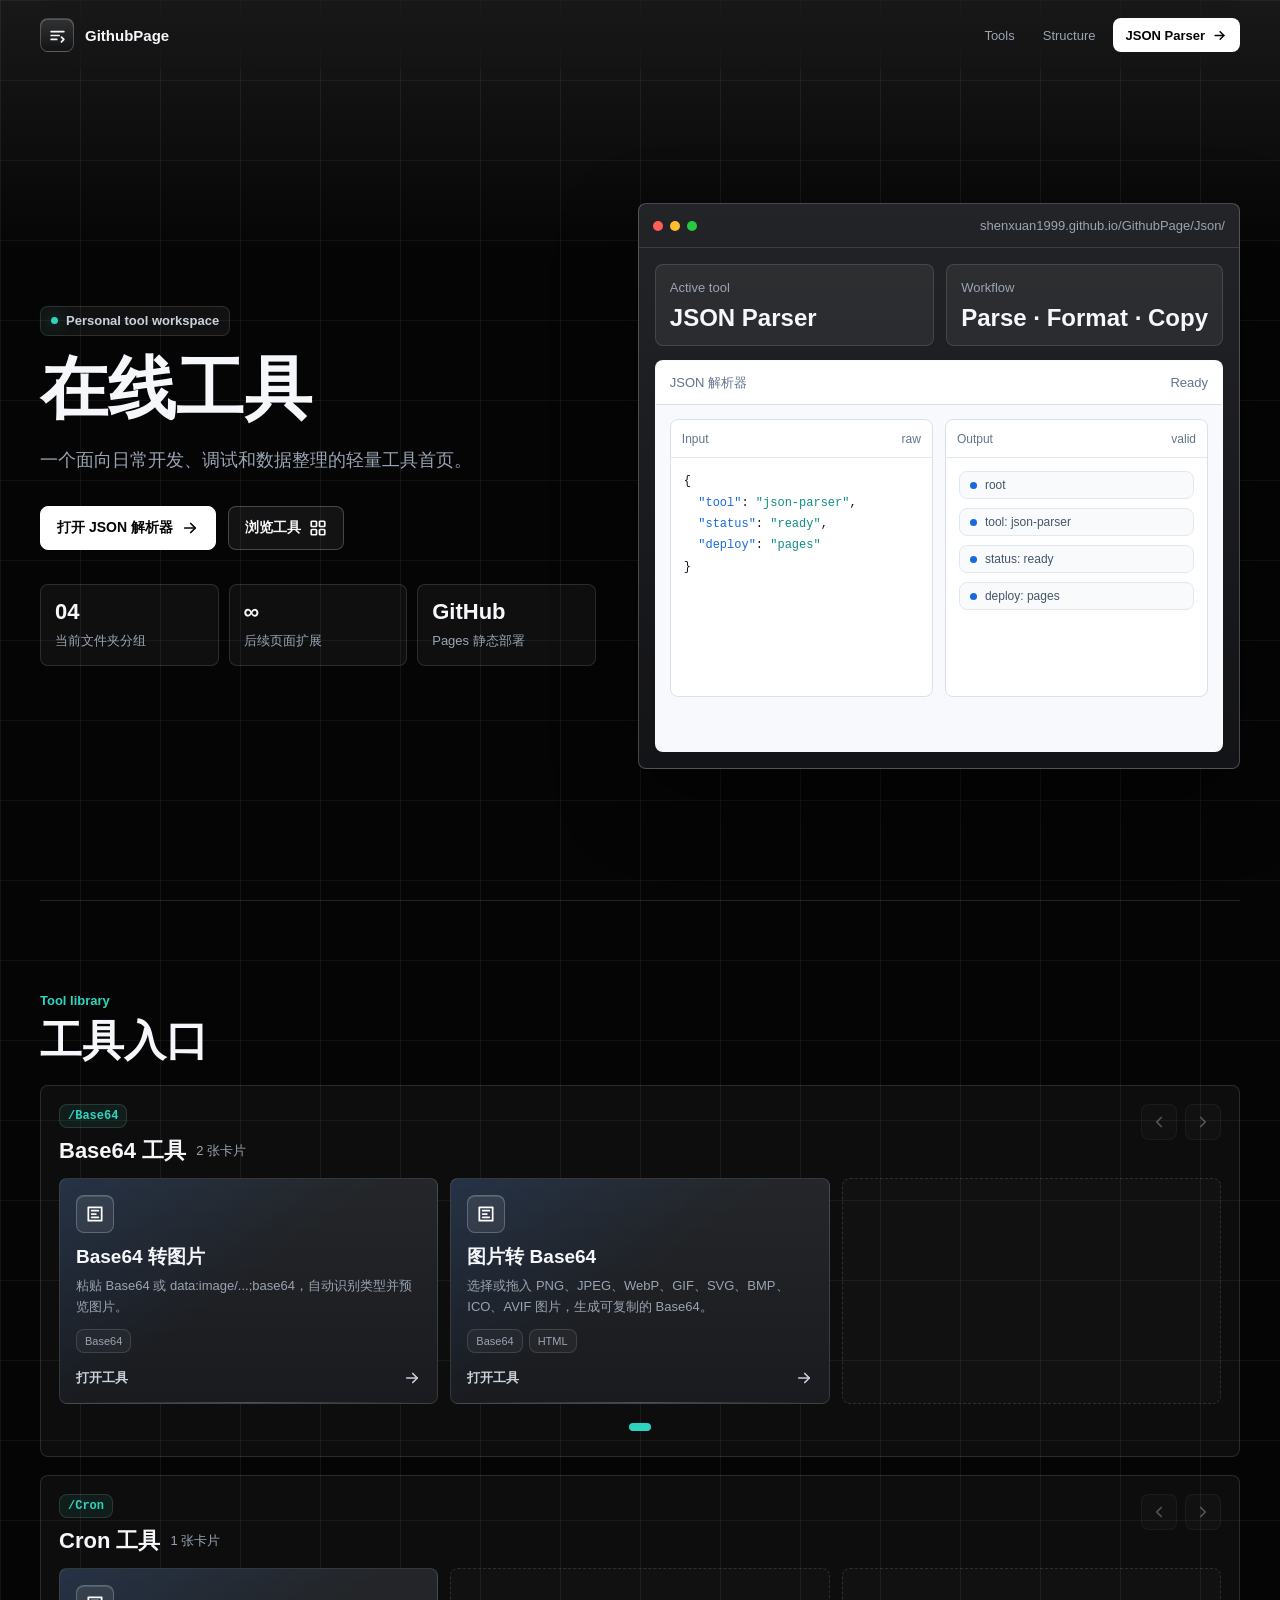
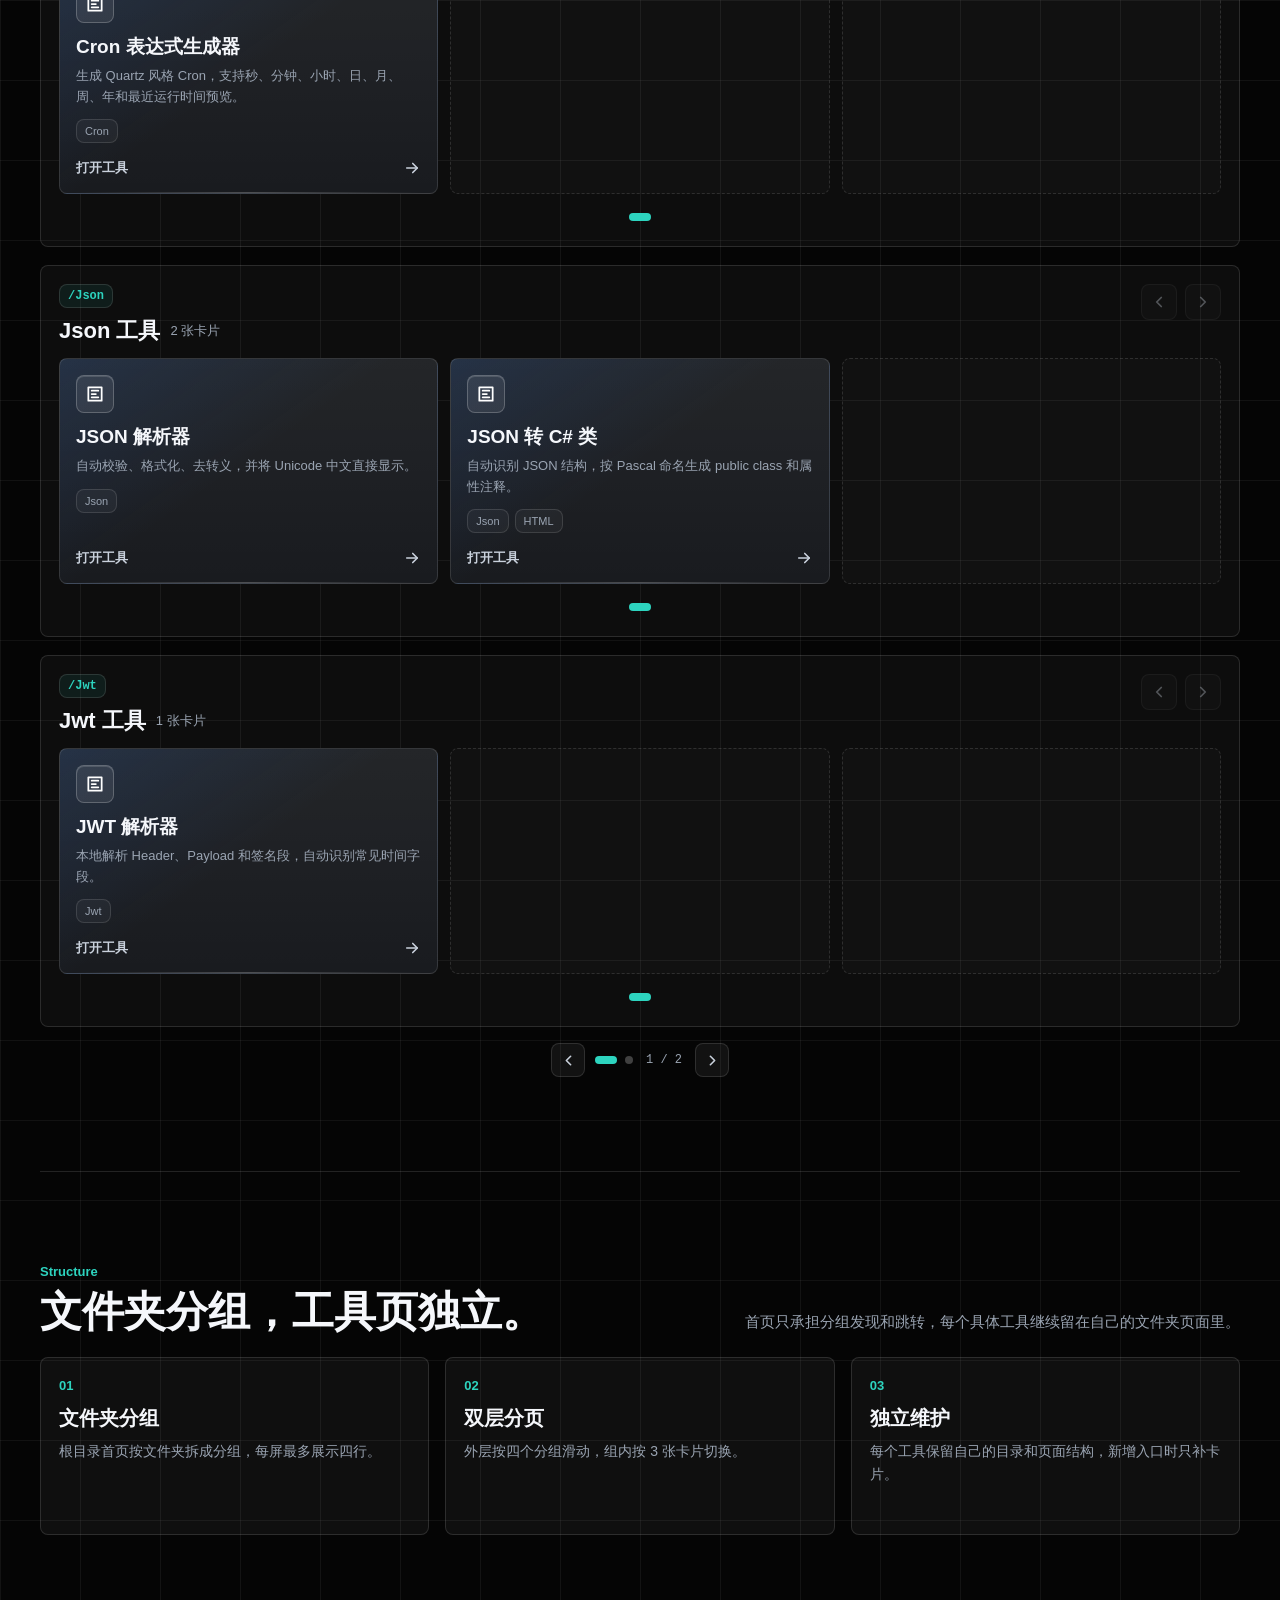
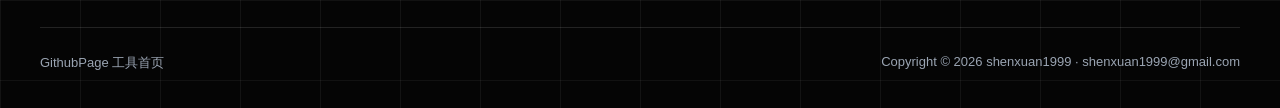
==== commit b0b8bd23: "1" ====
--- a/index.html
+++ b/index.html
@@ -552,6 +552,7 @@
 
     .folder-window {
       overflow: hidden;
+      transition: height 240ms ease;
     }
 
     .folder-list {
@@ -1259,7 +1260,7 @@
                   </span>
                 </a>
 
-                <a class="tool-card is-live" data-folder-card href="Json/ToCsharp.html">
+                <a class="tool-card is-live" data-folder-card href="Json/toCsharp.html">
                   <span>
                     <span class="card-icon" aria-hidden="true">
                       <svg viewBox="0 0 24 24" fill="none" stroke="currentColor" stroke-linecap="round"
@@ -1558,6 +1559,7 @@
     (() => {
       const cardPageSize = 3;
       const folderPageSize = 4;
+      const ignoredFolders = new Set(["visitor"]);
       const library = document.querySelector("[data-folder-library]");
 
       if (!library) {
@@ -1726,7 +1728,7 @@
           const name = cleanText(group.name || group.folder);
           const files = Array.isArray(group.tools) ? group.tools : [];
 
-          if (!name) {
+          if (!name || ignoredFolders.has(name.toLowerCase())) {
             return null;
           }
 
@@ -1841,6 +1843,7 @@
       };
 
       const initializeLibrary = (groups) => {
+        const windowElement = library.querySelector("[data-library-window]");
         const previousButton = library.querySelector("[data-library-prev]");
         const nextButton = library.querySelector("[data-library-next]");
         const pageDots = library.querySelector("[data-library-pages]");
@@ -1862,8 +1865,16 @@
         track.replaceChildren(...groupPages);
         track.classList.add("is-sliding");
 
+        const syncWindowHeight = () => {
+          const activePage = groupPages[currentPage];
+          if (windowElement && activePage) {
+            windowElement.style.height = `${activePage.scrollHeight}px`;
+          }
+        };
+
         const render = () => {
           track.style.transform = `translate3d(-${currentPage * 100}%, 0, 0)`;
+          syncWindowHeight();
           previousButton.disabled = pageCount <= 1;
           nextButton.disabled = pageCount <= 1;
           pageDots.replaceChildren();
@@ -1899,6 +1910,7 @@
 
         previousButton.addEventListener("click", () => move(-1));
         nextButton.addEventListener("click", () => move(1));
+        window.addEventListener("resize", syncWindowHeight);
         render();
       };
 
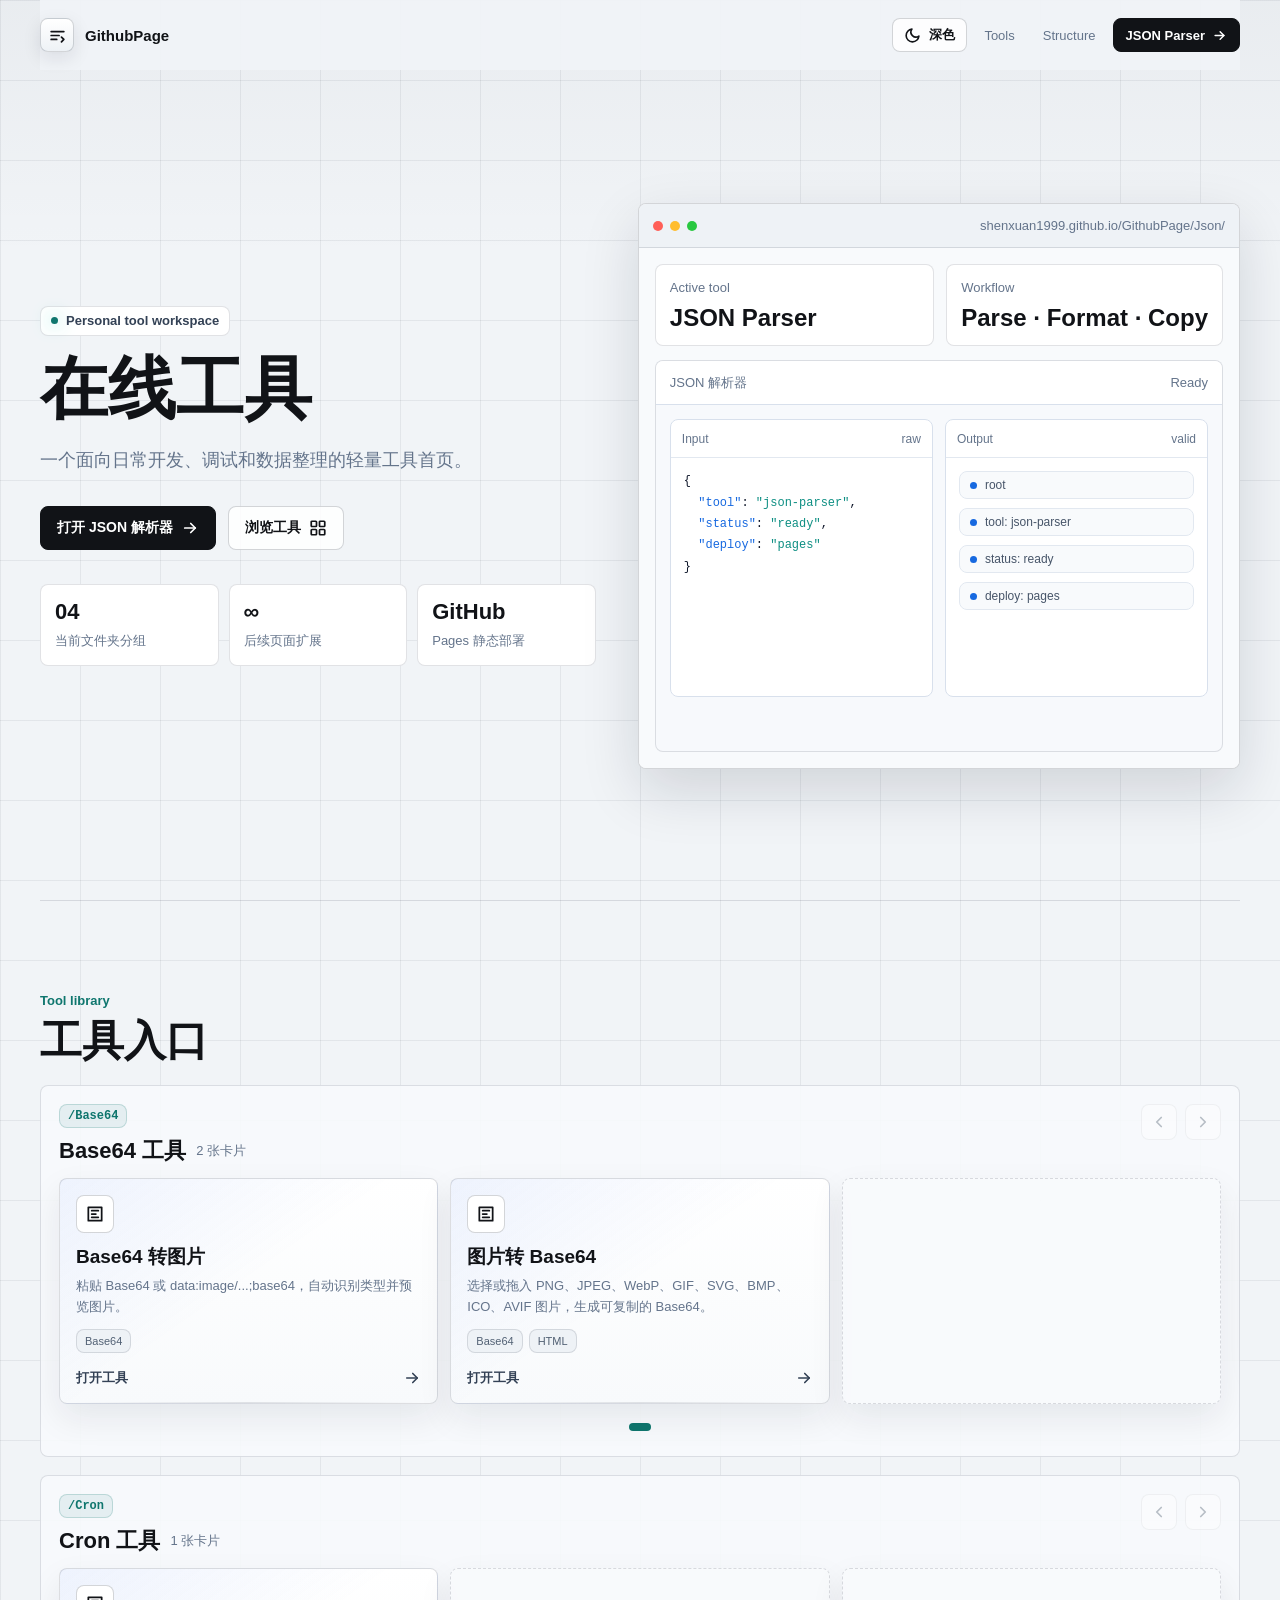
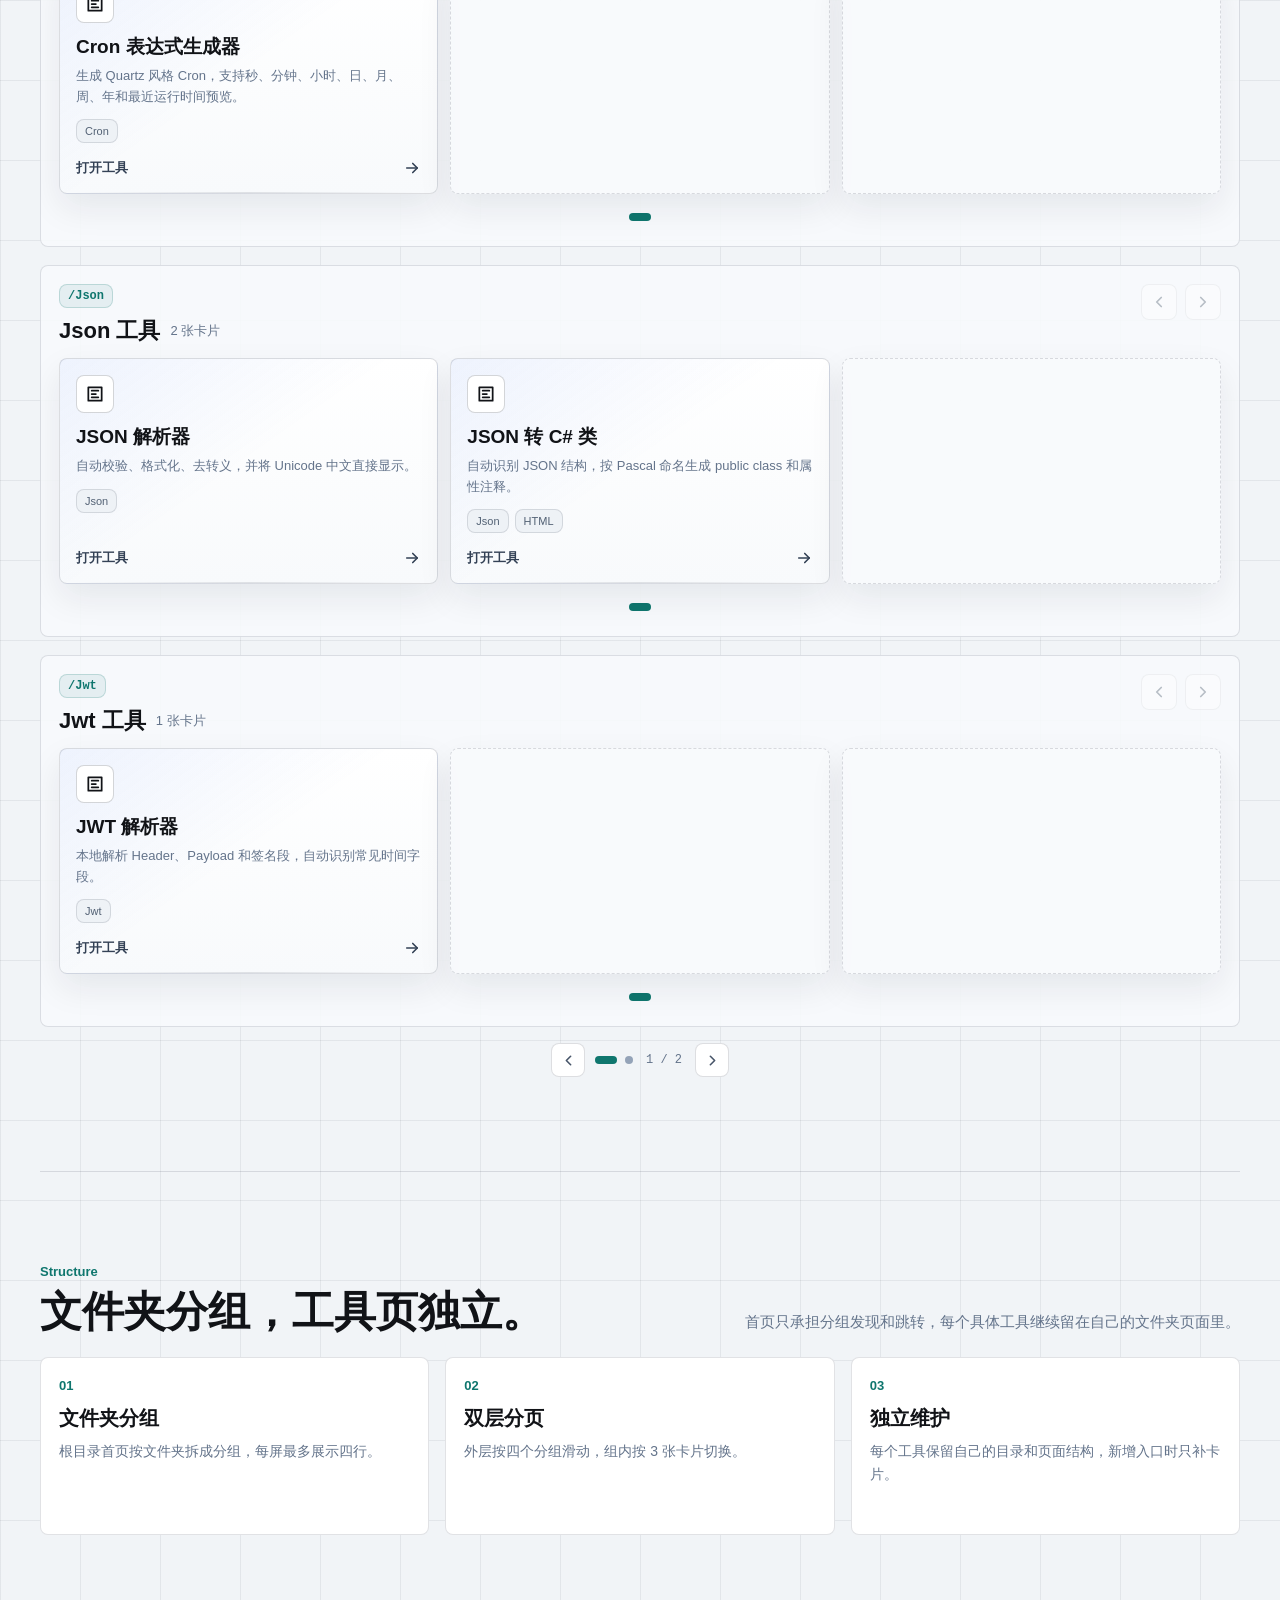
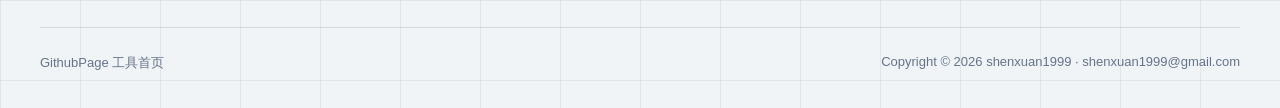
==== commit deea4d0d: "浅色theme" ====
--- a/index.html
+++ b/index.html
@@ -1062,7 +1062,228 @@
         min-height: 178px;
       }
     }
+    .theme-toggle {
+      cursor: pointer;
+    }
+
+    .theme-toggle .theme-icon {
+      width: 17px;
+      height: 17px;
+      display: none;
+    }
+
+    html[data-theme="dark"] .theme-icon-sun,
+    html[data-theme="light"] .theme-icon-moon {
+      display: block;
+    }
+
+    .nav .theme-toggle {
+      min-height: 34px;
+      padding: 0 11px;
+      font-size: 13px;
+    }
   </style>
+  <style id="lightThemeStyles">
+    /* Light theme inversion */
+    :root {
+      color-scheme: light;
+      --bg: #f1f4f7;
+      --bg-soft: #e9eef4;
+      --panel: #ffffff;
+      --panel-soft: #f8fafc;
+      --text: #111317;
+      --muted: #64748b;
+      --muted-strong: #334155;
+      --line: rgba(15, 23, 42, 0.12);
+      --line-strong: rgba(15, 23, 42, 0.22);
+      --blue: #2563eb;
+      --cyan: #0f766e;
+      --shadow: 0 22px 58px rgba(15, 23, 42, 0.14);
+    }
+
+    body {
+      color: var(--text);
+      background:
+        linear-gradient(180deg, rgba(15, 23, 42, 0.035), transparent 260px),
+        linear-gradient(90deg, rgba(15, 23, 42, 0.065) 1px, transparent 1px),
+        linear-gradient(180deg, rgba(15, 23, 42, 0.065) 1px, transparent 1px),
+        var(--bg);
+      background-size: auto, 80px 80px, 80px 80px, auto;
+    }
+
+    body::before {
+      background:
+        linear-gradient(120deg, rgba(37, 99, 235, 0.07), transparent 30%, transparent 72%, rgba(15, 118, 110, 0.055)),
+        linear-gradient(180deg, rgba(255, 255, 255, 0.16), rgba(226, 232, 240, 0.7) 78%);
+    }
+
+    ::selection {
+      color: #0f172a;
+      background: rgba(37, 99, 235, 0.2);
+    }
+
+    .nav {
+      background: rgba(241, 244, 247, 0.94);
+      backdrop-filter: none;
+      -webkit-backdrop-filter: none;
+    }
+
+    .brand-mark {
+      color: #111317;
+      border-color: rgba(15, 23, 42, 0.18);
+      background:
+        linear-gradient(180deg, #ffffff, #eef2f6),
+        #f8fafc;
+      box-shadow:
+        inset 0 1px 0 rgba(255, 255, 255, 0.92),
+        0 6px 18px rgba(15, 23, 42, 0.1);
+    }
+
+    .nav-link:hover,
+    .nav-link:focus-visible {
+      color: #111317;
+      background: #e2e8f0;
+    }
+
+    .nav-cta,
+    .button.primary {
+      color: #ffffff;
+      background: #111317;
+      border-color: #111317;
+    }
+
+    .nav-cta:hover,
+    .nav-cta:focus-visible,
+    .button.primary:hover,
+    .button.primary:focus-visible {
+      color: #ffffff;
+      background: #272a30;
+      border-color: #272a30;
+    }
+
+    .eyebrow,
+    .meta-item,
+    .status-card,
+    .workflow-card {
+      background: #ffffff;
+      border-color: rgba(15, 23, 42, 0.12);
+    }
+
+    .button {
+      color: #111317;
+      background: rgba(255, 255, 255, 0.84);
+      border-color: rgba(15, 23, 42, 0.18);
+    }
+
+    .button:hover,
+    .button:focus-visible {
+      color: #111317;
+      background: #e9eef4;
+      border-color: rgba(15, 23, 42, 0.3);
+    }
+
+    .button.primary,
+    .button.primary:hover,
+    .button.primary:focus-visible {
+      color: #ffffff;
+    }
+
+    .product-frame {
+      border-color: rgba(15, 23, 42, 0.18);
+      background: #ffffff;
+      box-shadow: var(--shadow);
+    }
+
+    .frame-top {
+      color: #64748b;
+      background: #eef2f6;
+      border-bottom-color: rgba(15, 23, 42, 0.12);
+    }
+
+    .dots span {
+      background: #cbd5e1;
+    }
+
+    .frame-body {
+      background: #f8fafc;
+    }
+
+    .status-card {
+      background: #ffffff;
+    }
+
+    .library-arrow,
+    .folder-arrow {
+      color: #475569;
+      background: #ffffff;
+      border-color: rgba(15, 23, 42, 0.14);
+    }
+
+    .library-arrow:hover:not(:disabled),
+    .library-arrow:focus-visible:not(:disabled),
+    .folder-arrow:hover:not(:disabled),
+    .folder-arrow:focus-visible:not(:disabled) {
+      color: #0f172a;
+      background: #e2e8f0;
+      border-color: rgba(15, 23, 42, 0.28);
+    }
+
+    .folder-group {
+      background: rgba(248, 250, 252, 0.9);
+      border-color: rgba(15, 23, 42, 0.12);
+    }
+
+    .folder-label {
+      color: #0f766e;
+      background: rgba(15, 118, 110, 0.08);
+      border-color: rgba(15, 118, 110, 0.2);
+    }
+
+    .tool-card {
+      border-color: rgba(15, 23, 42, 0.14);
+      background: linear-gradient(180deg, #ffffff, #f8fafc);
+      box-shadow: 0 14px 34px rgba(15, 23, 42, 0.08);
+    }
+
+    .tool-card::after {
+      background: linear-gradient(90deg, transparent, rgba(15, 23, 42, 0.22), transparent);
+    }
+
+    a.tool-card:hover,
+    a.tool-card:focus-visible {
+      border-color: rgba(15, 23, 42, 0.3);
+      background: linear-gradient(180deg, #ffffff, #eef2f6);
+    }
+
+    .tool-card.is-live {
+      background:
+        linear-gradient(145deg, rgba(37, 99, 235, 0.08), transparent 48%),
+        linear-gradient(180deg, #ffffff, #f8fafc);
+    }
+
+    .empty-card {
+      background: rgba(248, 250, 252, 0.72);
+    }
+
+    .card-icon {
+      color: #111317;
+      background: #ffffff;
+      border-color: rgba(15, 23, 42, 0.18);
+      box-shadow: inset 0 1px 0 rgba(255, 255, 255, 0.9);
+    }
+
+    .tag {
+      color: #526174;
+      background: #eef2f6;
+      border-color: rgba(15, 23, 42, 0.12);
+    }
+
+    .page-dot {
+      background: #94a3b8;
+    }
+
+  </style>
+  <script src="theme.js"></script>
 </head>
 
 <body>
@@ -1080,6 +1301,25 @@
     </a>
 
     <nav class="nav-links" aria-label="页面导航">
+      <button class="button theme-toggle" id="themeToggle" type="button">
+        <svg class="theme-icon theme-icon-sun" viewBox="0 0 24 24" fill="none" stroke="currentColor"
+          stroke-linecap="round" stroke-linejoin="round" aria-hidden="true">
+          <circle cx="12" cy="12" r="4"></circle>
+          <path d="M12 2v2"></path>
+          <path d="M12 20v2"></path>
+          <path d="m4.93 4.93 1.42 1.42"></path>
+          <path d="m17.66 17.66 1.41 1.41"></path>
+          <path d="M2 12h2"></path>
+          <path d="M20 12h2"></path>
+          <path d="m6.34 17.66-1.41 1.41"></path>
+          <path d="m19.07 4.93-1.41 1.42"></path>
+        </svg>
+        <svg class="theme-icon theme-icon-moon" viewBox="0 0 24 24" fill="none" stroke="currentColor"
+          stroke-linecap="round" stroke-linejoin="round" aria-hidden="true">
+          <path d="M21 12.79A9 9 0 1 1 11.21 3 7 7 0 0 0 21 12.79Z"></path>
+        </svg>
+        <span id="themeToggleText">主题</span>
+      </button>
       <a class="nav-link" href="#tools">Tools</a>
       <a class="nav-link" href="#workflow">Structure</a>
       <a class="nav-cta" href="Json/index.html">
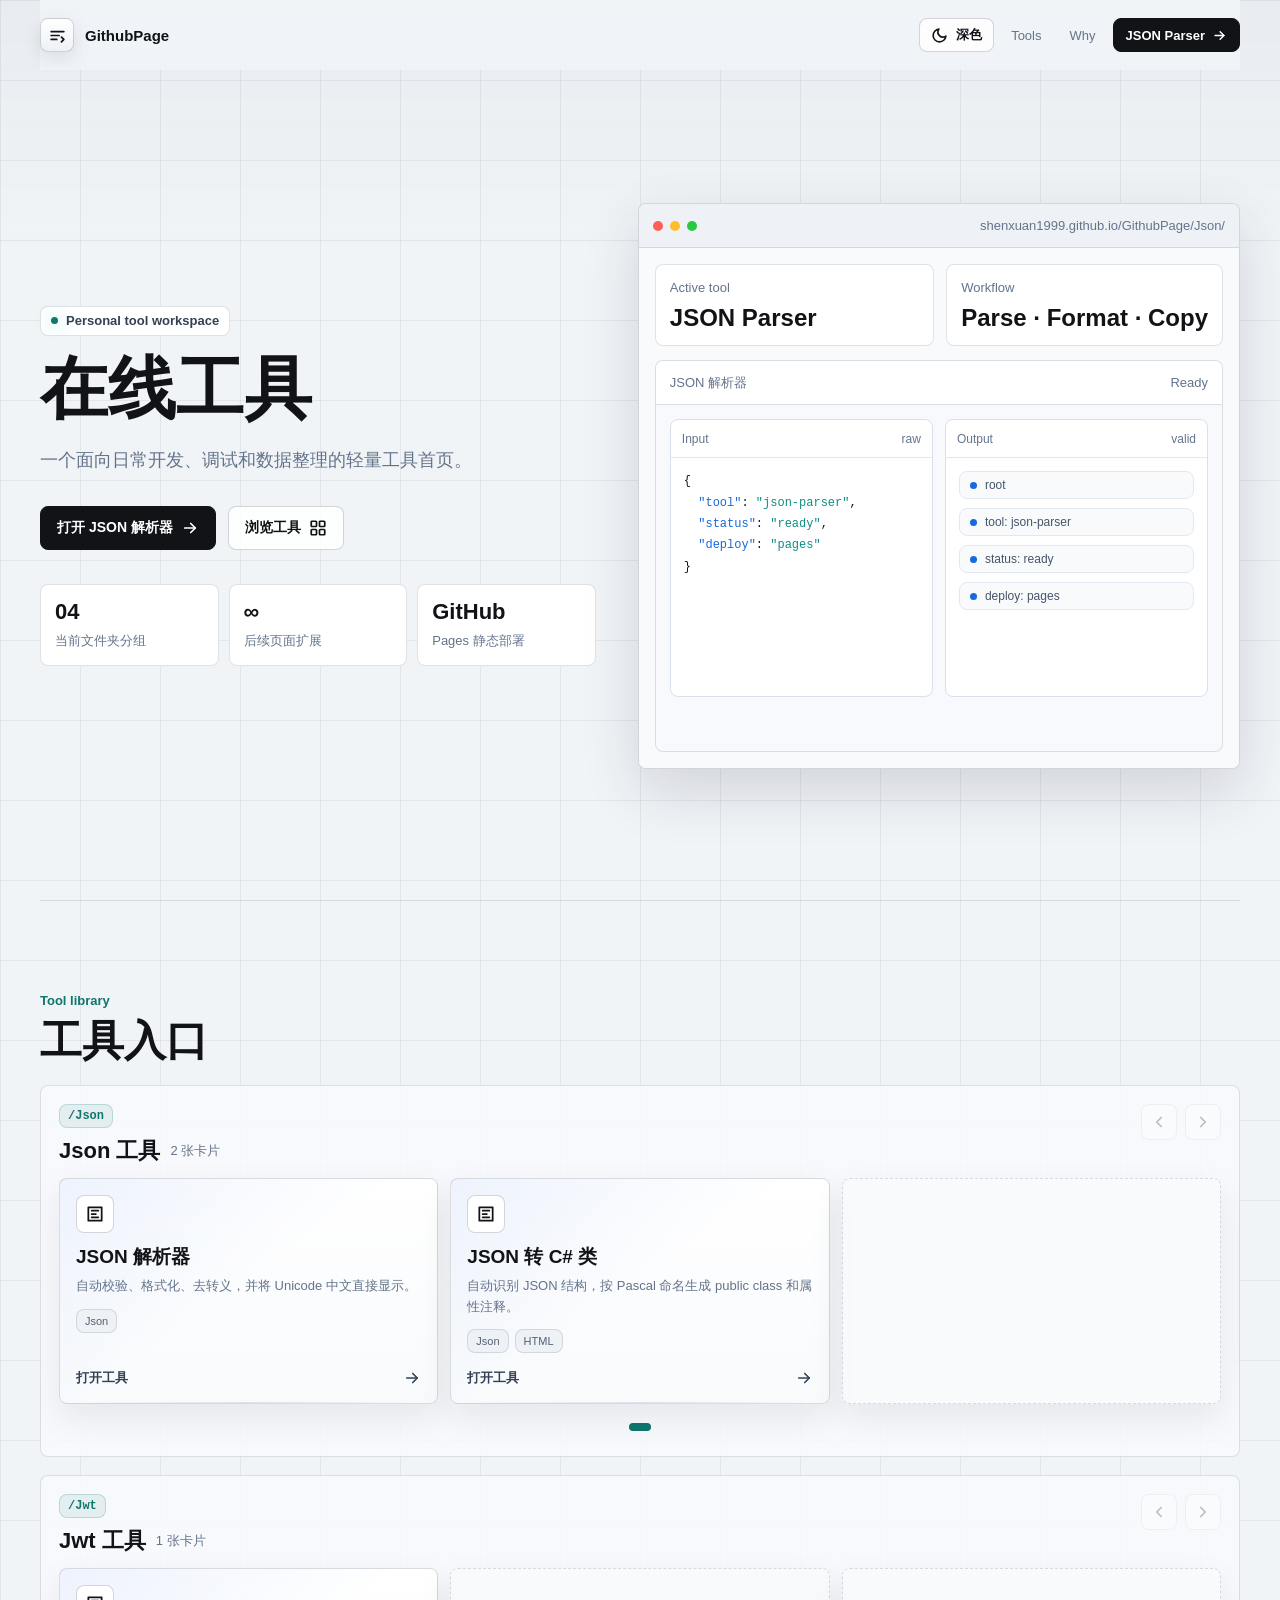
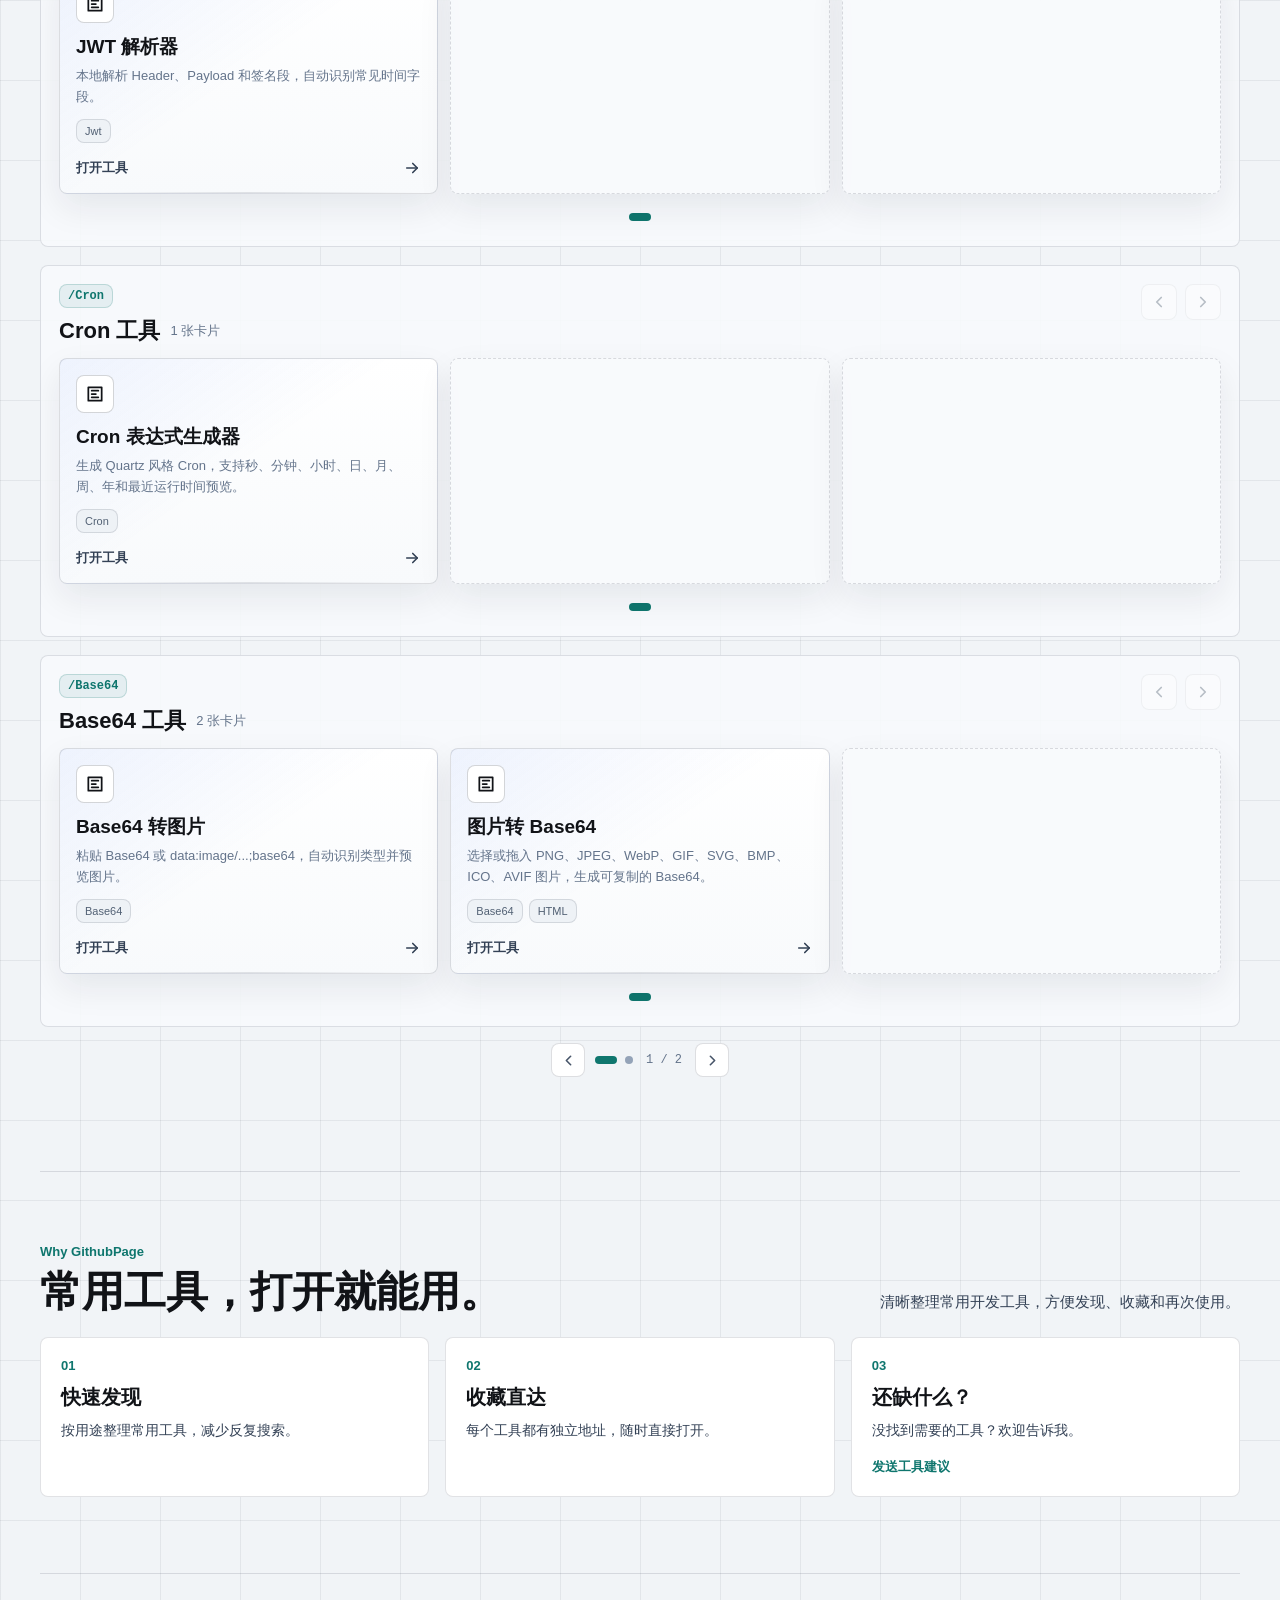
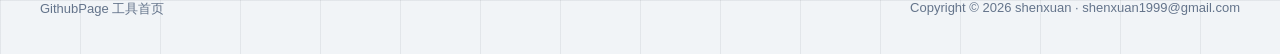
==== commit ccc9a78b: "首页底部修改" ====
--- a/index.html
+++ b/index.html
@@ -899,18 +899,48 @@
     }
 
     .workflow {
-      margin-top: 16px;
+      margin-top: 10px;
       display: grid;
       grid-template-columns: repeat(3, minmax(0, 1fr));
       gap: 16px;
     }
 
+    .workflow-section {
+      padding: 72px 0 76px;
+      scroll-margin-top: 84px;
+    }
+
+    .workflow-section .section-copy,
+    .workflow-section .workflow-card p {
+      color: var(--muted-strong);
+    }
+
     .workflow-card {
-      min-height: 178px;
-      padding: 18px;
+      min-height: 148px;
+      padding: 20px;
       border: 1px solid var(--line);
       border-radius: 8px;
       background: rgba(255, 255, 255, 0.045);
+      display: flex;
+      flex-direction: column;
+      align-items: flex-start;
+    }
+
+    a.workflow-card {
+      transition: transform 180ms ease, border-color 180ms ease, background 180ms ease, box-shadow 180ms ease;
+    }
+
+    a.workflow-card:hover,
+    a.workflow-card:focus-visible {
+      border-color: rgba(45, 212, 191, 0.58);
+      background: rgba(45, 212, 191, 0.07);
+      box-shadow: 0 16px 34px rgba(0, 0, 0, 0.18);
+      transform: translateY(-2px);
+    }
+
+    a.workflow-card:focus-visible {
+      outline: 2px solid rgba(45, 212, 191, 0.72);
+      outline-offset: 3px;
     }
 
     .workflow-card span {
@@ -931,6 +961,14 @@
       color: var(--muted);
       font-size: 14px;
       line-height: 1.65;
+    }
+
+    .workflow-card-cta {
+      margin-top: auto;
+      padding-top: 16px;
+      color: var(--cyan);
+      font-size: 13px;
+      font-weight: 800;
     }
 
     .footer {
@@ -981,6 +1019,8 @@
         align-items: flex-start;
         flex-direction: column;
         padding-top: 14px;
+        position: relative;
+        top: auto;
       }
 
       .nav-links {
@@ -1032,6 +1072,10 @@
         padding: 62px 0;
       }
 
+      .workflow-section {
+        padding: 52px 0 56px;
+      }
+
       .section-head {
         align-items: flex-start;
         flex-direction: column;
@@ -1060,6 +1104,10 @@
 
       .tool-card {
         min-height: 178px;
+      }
+
+      .workflow-card {
+        min-height: 142px;
       }
     }
     .theme-toggle {
@@ -1167,6 +1215,13 @@
     .workflow-card {
       background: #ffffff;
       border-color: rgba(15, 23, 42, 0.12);
+    }
+
+    a.workflow-card:hover,
+    a.workflow-card:focus-visible {
+      border-color: rgba(15, 118, 110, 0.42);
+      background: #f8fffd;
+      box-shadow: 0 16px 34px rgba(15, 23, 42, 0.1);
     }
 
     .button {
@@ -1321,7 +1376,7 @@
         <span id="themeToggleText">主题</span>
       </button>
       <a class="nav-link" href="#tools">Tools</a>
-      <a class="nav-link" href="#workflow">Structure</a>
+      <a class="nav-link" href="#workflow">Why</a>
       <a class="nav-cta" href="Json/index.html">
         JSON Parser
         <svg viewBox="0 0 24 24" fill="none" stroke="currentColor" stroke-linecap="round" stroke-linejoin="round"
@@ -1761,38 +1816,40 @@
       </div>
     </section>
 
-    <section id="workflow" class="section" aria-labelledby="workflow-title">
+    <section id="workflow" class="section workflow-section" aria-labelledby="workflow-title">
       <div class="section-head">
         <div>
-          <p class="section-kicker">Structure</p>
-          <h2 id="workflow-title" class="section-title">文件夹分组，工具页独立。</h2>
+          <p class="section-kicker">Why GithubPage</p>
+          <h2 id="workflow-title" class="section-title">常用工具，打开就能用。</h2>
         </div>
-        <p class="section-copy">首页只承担分组发现和跳转，每个具体工具继续留在自己的文件夹页面里。</p>
+        <p class="section-copy">清晰整理常用开发工具，方便发现、收藏和再次使用。</p>
       </div>
 
       <div class="workflow">
         <div class="workflow-card">
           <span>01</span>
-          <h3>文件夹分组</h3>
-          <p>根目录首页按文件夹拆成分组，每屏最多展示四行。</p>
+          <h3>快速发现</h3>
+          <p>按用途整理常用工具，减少反复搜索。</p>
         </div>
         <div class="workflow-card">
           <span>02</span>
-          <h3>双层分页</h3>
-          <p>外层按四个分组滑动，组内按 3 张卡片切换。</p>
+          <h3>收藏直达</h3>
+          <p>每个工具都有独立地址，随时直接打开。</p>
         </div>
-        <div class="workflow-card">
+        <a class="workflow-card" href="mailto:shenxuan1999@gmail.com?subject=GithubPage%20Tool%20Suggestion"
+          aria-label="发送 GithubPage 工具建议邮件">
           <span>03</span>
-          <h3>独立维护</h3>
-          <p>每个工具保留自己的目录和页面结构，新增入口时只补卡片。</p>
-        </div>
+          <h3>还缺什么？</h3>
+          <p>没找到需要的工具？欢迎告诉我。</p>
+          <span class="workflow-card-cta">发送工具建议</span>
+        </a>
       </div>
     </section>
   </main>
 
   <footer class="site footer">
     <span>GithubPage 工具首页</span>
-    <span>Copyright © 2026 shenxuan1999 · shenxuan1999@gmail.com</span>
+    <span>Copyright © 2026 shenxuan · shenxuan1999@gmail.com</span>
   </footer>
 
   <script>
